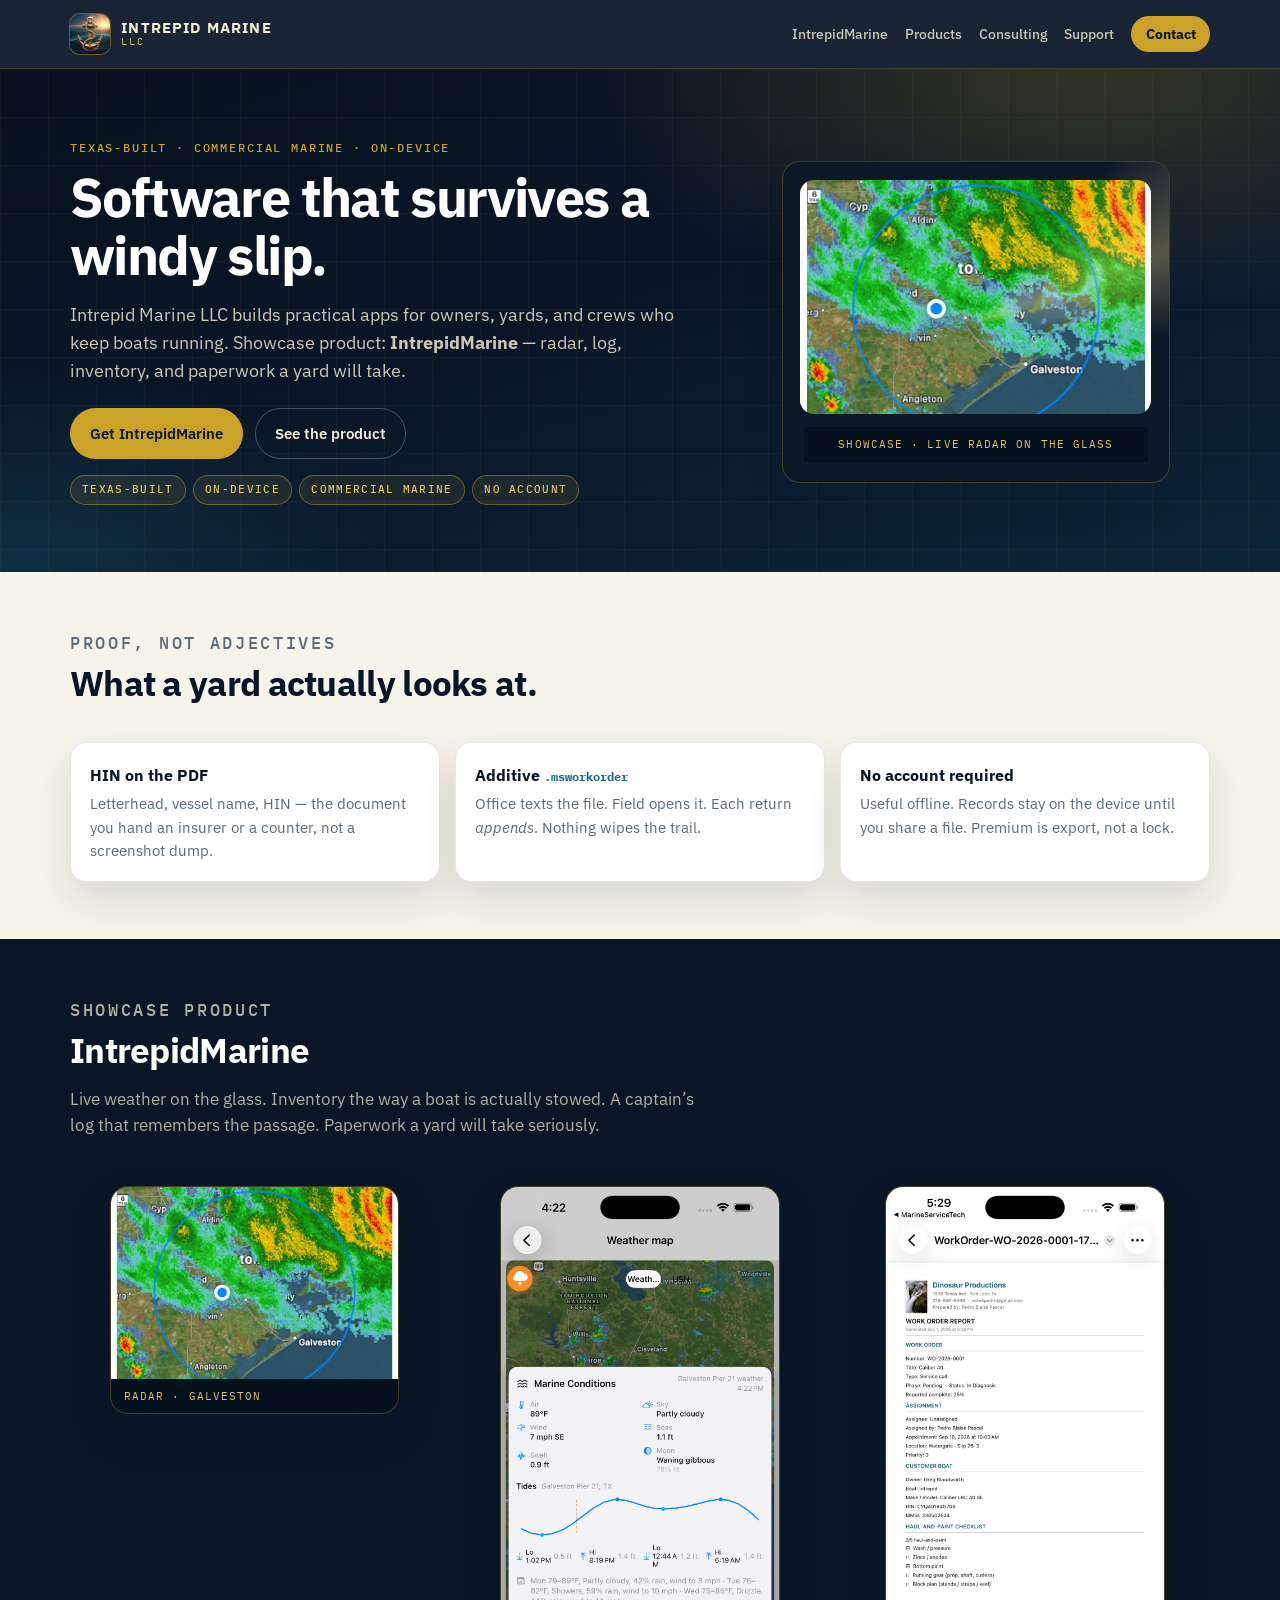
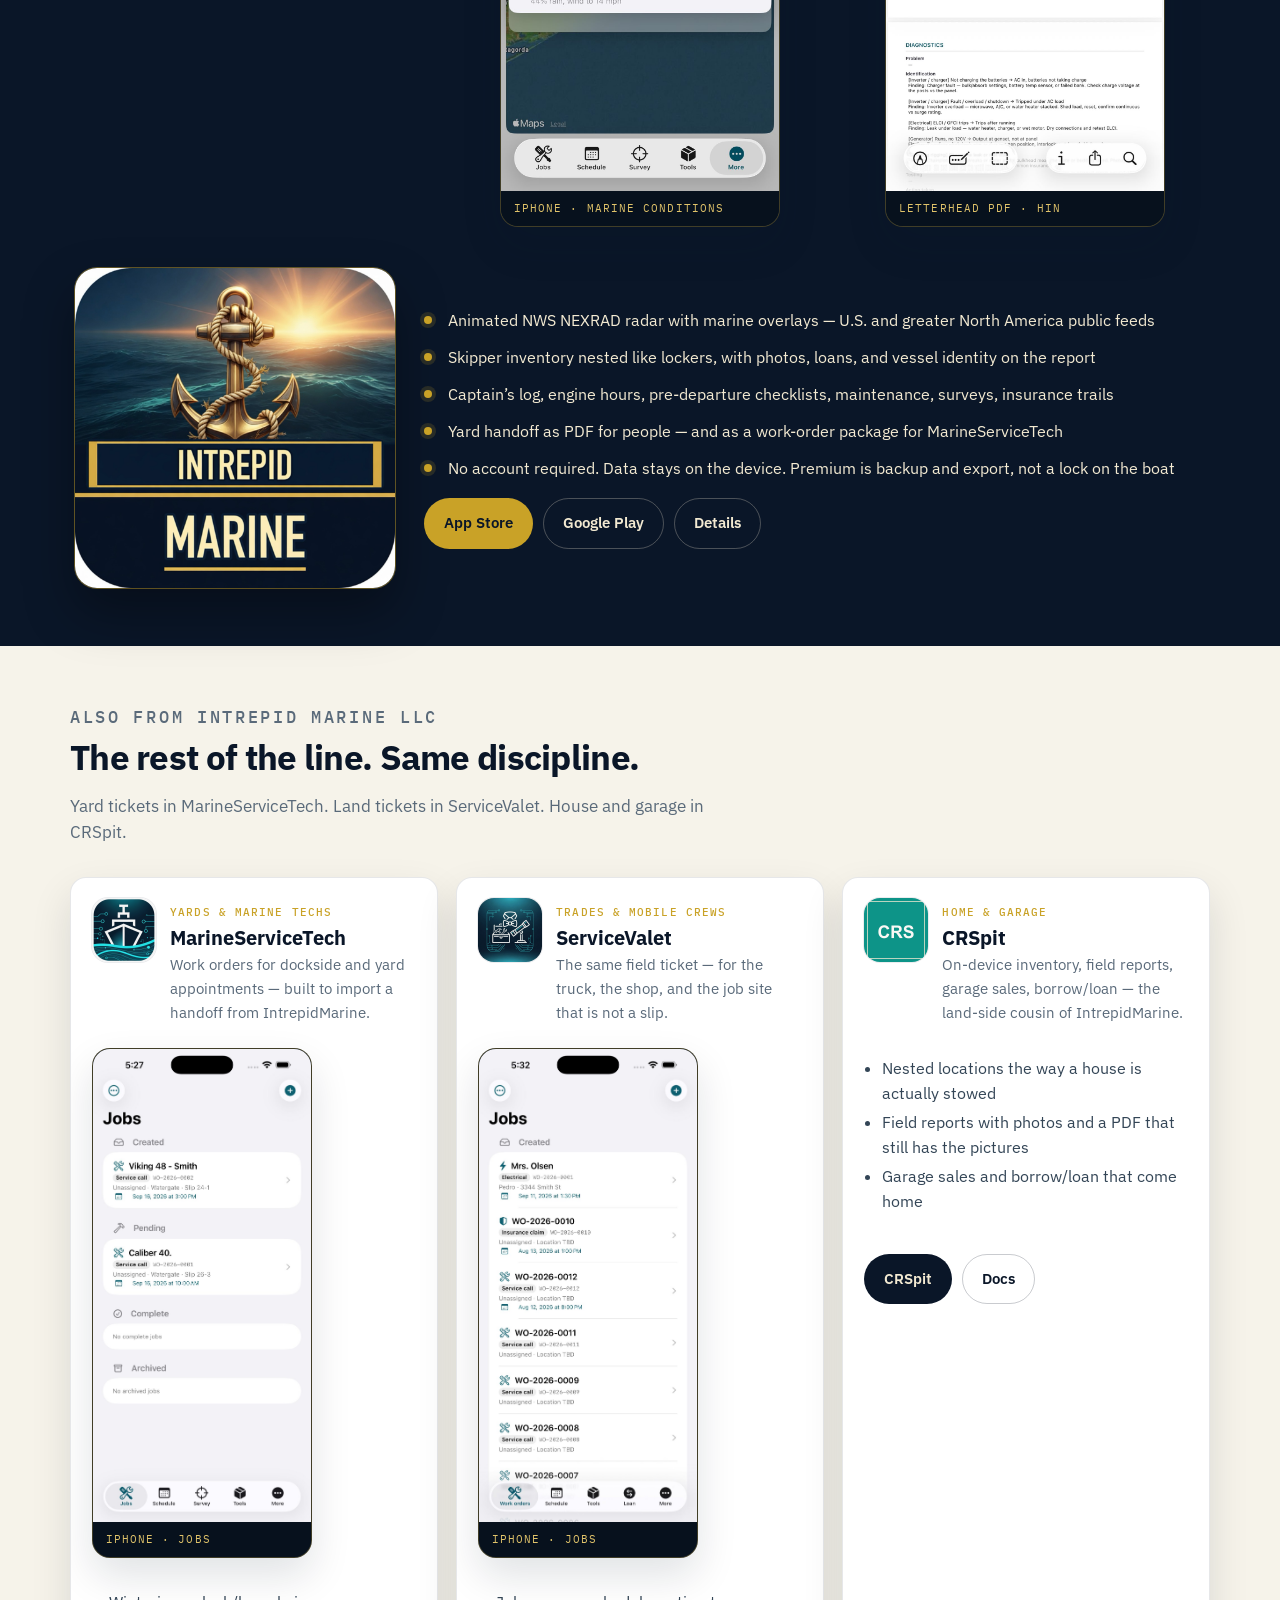
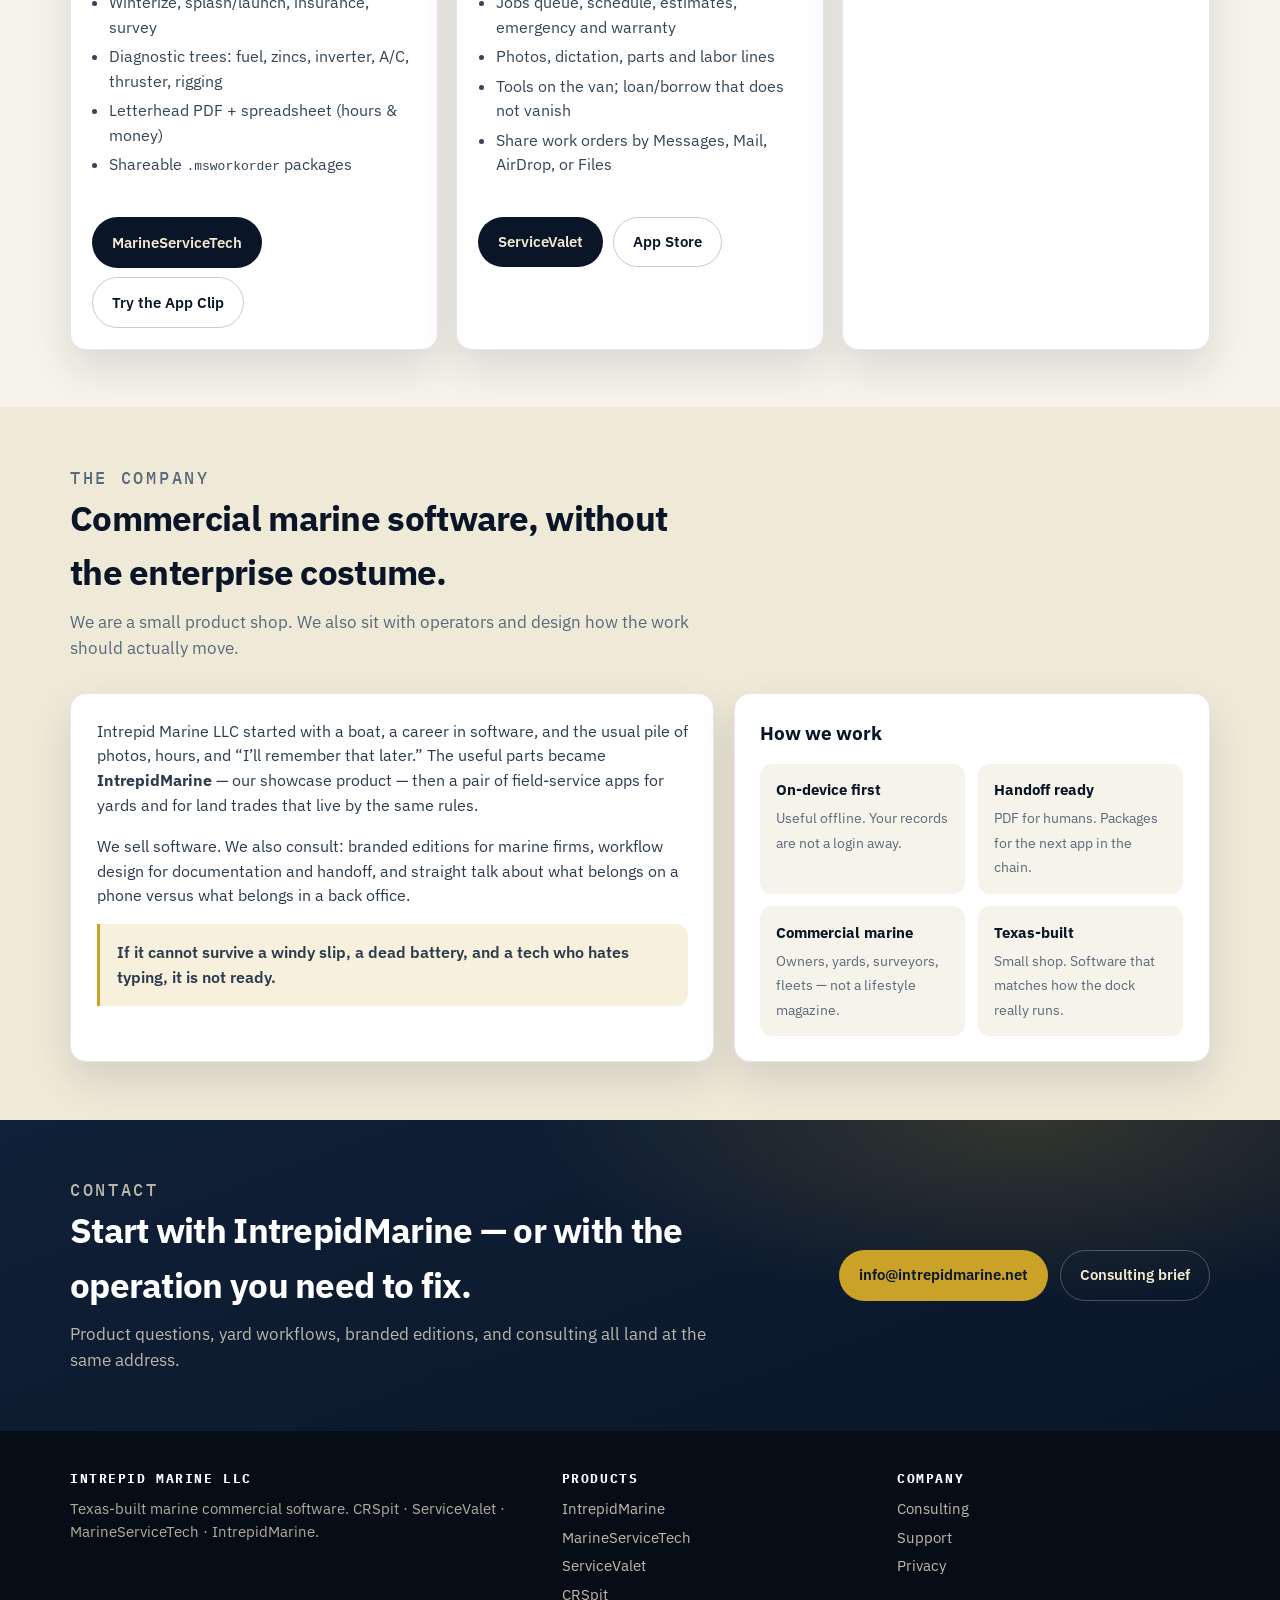
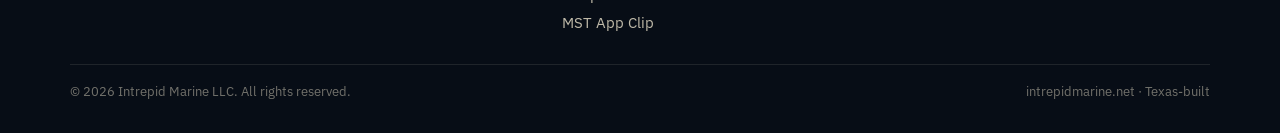
==== index.html @ a8a72bfc "Show the full MarineServiceTech jobs shot on the homepage. The first product card was clipping the i" ====
<!DOCTYPE html>
<html lang="en">
<head>
  <meta charset="utf-8" />
  <meta name="viewport" content="width=device-width, initial-scale=1" />
  <title>Intrepid Marine LLC — Marine commercial software</title>
  <meta name="description" content="Texas-built software: IntrepidMarine, MarineServiceTech, ServiceValet, and CRSpit. On-device first. No account required." />
  <meta name="theme-color" content="#0a1628" />
  <link rel="canonical" href="https://intrepidmarine.net/" />
  <meta property="og:type" content="website" />
  <meta property="og:site_name" content="Intrepid Marine LLC" />
  <meta property="og:title" content="Intrepid Marine LLC — Marine commercial software" />
  <meta property="og:description" content="Texas-built. On-device first. IntrepidMarine, MarineServiceTech, ServiceValet, CRSpit." />
  <meta property="og:url" content="https://intrepidmarine.net/" />
  <meta property="og:image" content="https://intrepidmarine.net/assets/brand/intrepid-marine.jpg" />
  <meta property="og:image:width" content="512" />
  <meta property="og:image:height" content="512" />
  <meta name="twitter:card" content="summary_large_image" />
  <link rel="stylesheet" href="css/site.css" />
  <link rel="icon" href="assets/favicon.svg" type="image/svg+xml" />
  <link rel="apple-touch-icon" href="assets/brand/intrepid-marine.jpg" />
</head>
<body>
  <header class="site-header">
    <div class="wrap nav">
      <a class="brand" href="index.html">
        <img class="brand-mark" src="assets/brand/intrepid-marine-icon.png" alt="" />
        <span class="brand-text">
          <span class="brand-name">Intrepid Marine</span>
          <span class="brand-llc">LLC</span>
        </span>
      </a>
      <button class="nav-toggle" type="button" aria-expanded="false" aria-label="Open menu">☰</button>
      <nav class="nav-links" aria-label="Primary">
        <a href="intrepid-marine.html">IntrepidMarine</a>
        <a href="products.html">Products</a>
        <a href="consulting.html">Consulting</a>
        <a href="support.html">Support</a>
        <a class="nav-cta" href="#contact">Contact</a>
      </nav>
    </div>
  </header>

  <main>
    <section class="hero">
      <div class="wrap hero-grid">
        <div>
          <p class="kicker">Texas-built · Commercial marine · On-device</p>
          <h1>Software that survives a windy slip.</h1>
          <p class="hero-lead">
            Intrepid Marine LLC builds practical apps for owners, yards, and crews who keep boats running.
            Showcase product: <strong>IntrepidMarine</strong> — radar, log, inventory, and paperwork a yard will take.
          </p>
          <div class="hero-actions">
            <a class="btn btn-primary" href="https://apps.apple.com/search?term=Intrepid%20Marine">Get IntrepidMarine</a>
            <a class="btn btn-ghost" href="intrepid-marine.html">See the product</a>
          </div>
          <div class="badge-row">
            <span class="badge">Texas-built</span>
            <span class="badge">On-device</span>
            <span class="badge">Commercial marine</span>
            <span class="badge">No account</span>
          </div>
        </div>
        <figure class="hero-panel hero-stage shot-frame wide" data-filename="Drop mariner-radar.jpg (or hero-loop.mp4)">
          <div class="radar-disc" aria-hidden="true"></div>
          <video class="hero-loop" data-optional-video muted loop playsinline poster="assets/screenshots/mariner-radar.jpg" src="assets/hero/hero-loop.mp4"></video>
          <img data-shot src="assets/screenshots/mariner-radar.jpg" alt="IntrepidMarine weather radar on iPhone" />
          <figcaption>Showcase · live radar on the glass</figcaption>
        </figure>
      </div>
    </section>

    <section>
      <div class="wrap">
        <div class="section-head">
          <p class="kicker">Proof, not adjectives</p>
          <h2>What a yard actually looks at.</h2>
        </div>
        <div class="proof-strip">
          <article class="proof">
            <strong>HIN on the PDF</strong>
            <p>Letterhead, vessel name, HIN — the document you hand an insurer or a counter, not a screenshot dump.</p>
          </article>
          <article class="proof">
            <strong>Additive <span class="proof-code">.msworkorder</span></strong>
            <p>Office texts the file. Field opens it. Each return <em>appends</em>. Nothing wipes the trail.</p>
          </article>
          <article class="proof">
            <strong>No account required</strong>
            <p>Useful offline. Records stay on the device until you share a file. Premium is export, not a lock.</p>
          </article>
        </div>
      </div>
    </section>

    <section class="showcase" id="showcase">
      <div class="wrap">
        <div class="section-head">
          <p class="kicker">Showcase product</p>
          <h2>IntrepidMarine</h2>
          <p>
            Live weather on the glass. Inventory the way a boat is actually stowed.
            A captain’s log that remembers the passage. Paperwork a yard will take seriously.
          </p>
        </div>
        <div class="shot-rail" style="margin-bottom:1.6rem;">
          <figure class="shot-frame wide" data-filename="mariner-radar.jpg">
            <img data-shot src="assets/screenshots/mariner-radar.jpg" alt="IntrepidMarine radar" />
            <figcaption>Radar · Galveston</figcaption>
          </figure>
          <figure class="shot-frame phone" data-filename="mariner-log.jpg">
            <img data-shot src="assets/screenshots/mariner-log.jpg" alt="IntrepidMarine marine conditions" />
            <figcaption>iPhone · marine conditions</figcaption>
          </figure>
          <figure class="shot-frame phone" data-filename="mst-workorder-pdf.jpg">
            <img data-shot src="assets/screenshots/mst-workorder-pdf.jpg" alt="Work-order PDF with letterhead and HIN" />
            <figcaption>Letterhead PDF · HIN</figcaption>
          </figure>
        </div>
        <div class="showcase-grid">
          <img class="showcase-icon" src="assets/brand/intrepid-marine.png" alt="IntrepidMarine" />
          <div>
            <ul class="feature-list">
              <li>Animated NWS NEXRAD radar with marine overlays — U.S. and greater North America public feeds</li>
              <li>Skipper inventory nested like lockers, with photos, loans, and vessel identity on the report</li>
              <li>Captain’s log, engine hours, pre-departure checklists, maintenance, surveys, insurance trails</li>
              <li>Yard handoff as PDF for people — and as a work-order package for MarineServiceTech</li>
              <li>No account required. Data stays on the device. Premium is backup and export, not a lock on the boat</li>
            </ul>
            <div class="store-row">
              <a class="btn btn-primary" href="https://apps.apple.com/search?term=Intrepid%20Marine">App Store</a>
              <a class="btn btn-ghost" href="https://play.google.com/store/search?q=Intrepid%20Marine&amp;c=apps">Google Play</a>
              <a class="btn btn-ghost" href="intrepid-marine.html">Details</a>
            </div>
          </div>
        </div>
      </div>
    </section>

    <section id="products">
      <div class="wrap">
        <div class="section-head">
          <p class="kicker">Also from Intrepid Marine LLC</p>
          <h2>The rest of the line. Same discipline.</h2>
          <p>
            Yard tickets in MarineServiceTech. Land tickets in ServiceValet. House and garage in CRSpit.
          </p>
        </div>
        <div class="product-grid three">
          <article class="product">
            <div class="product-top">
              <img class="product-icon" src="assets/brand/marine-service-tech.png" alt="" />
              <div>
                <span class="tag">Yards &amp; marine techs</span>
                <h3>MarineServiceTech</h3>
                <p>Work orders for dockside and yard appointments — built to import a handoff from IntrepidMarine.</p>
              </div>
            </div>
            <div class="product-body">
              <figure class="shot-frame phone" data-filename="mst-jobs.jpg" style="margin:0.6rem 0 0.9rem;">
                <img data-shot src="assets/screenshots/mst-jobs.jpg" width="990" height="2151" alt="MarineServiceTech jobs on iPhone" />
                <figcaption>iPhone · jobs</figcaption>
              </figure>
              <ul>
                <li>Winterize, splash/launch, insurance, survey</li>
                <li>Diagnostic trees: fuel, zincs, inverter, A/C, thruster, rigging</li>
                <li>Letterhead PDF + spreadsheet (hours &amp; money)</li>
                <li>Shareable <code>.msworkorder</code> packages</li>
              </ul>
              <div class="product-actions store-row">
                <a class="btn btn-navy" href="marine-service-tech.html">MarineServiceTech</a>
                <a class="btn btn-line" href="mst/">Try the App Clip</a>
              </div>
            </div>
          </article>

          <article class="product">
            <div class="product-top">
              <img class="product-icon" src="assets/brand/service-valet.png" alt="" />
              <div>
                <span class="tag">Trades &amp; mobile crews</span>
                <h3>ServiceValet</h3>
                <p>The same field ticket — for the truck, the shop, and the job site that is not a slip.</p>
              </div>
            </div>
            <div class="product-body">
              <figure class="shot-frame phone" data-filename="valet-jobs.jpg" style="margin:0.6rem 0 0.9rem;">
                <img data-shot src="assets/screenshots/valet-jobs.jpg" width="990" height="2151" alt="ServiceValet jobs on iPhone" />
                <figcaption>iPhone · jobs</figcaption>
              </figure>
              <ul>
                <li>Jobs queue, schedule, estimates, emergency and warranty</li>
                <li>Photos, dictation, parts and labor lines</li>
                <li>Tools on the van; loan/borrow that does not vanish</li>
                <li>Share work orders by Messages, Mail, AirDrop, or Files</li>
              </ul>
              <div class="product-actions store-row">
                <a class="btn btn-navy" href="service-valet.html">ServiceValet</a>
                <a class="btn btn-line" href="https://apps.apple.com/search?term=ServiceValet">App Store</a>
              </div>
            </div>
          </article>

          <article class="product">
            <div class="product-top">
              <img class="product-icon" src="assets/brand/crs.png" alt="" />
              <div>
                <span class="tag">Home &amp; garage</span>
                <h3>CRSpit</h3>
                <p>On-device inventory, field reports, garage sales, borrow/loan — the land-side cousin of IntrepidMarine.</p>
              </div>
            </div>
            <div class="product-body">
              <ul>
                <li>Nested locations the way a house is actually stowed</li>
                <li>Field reports with photos and a PDF that still has the pictures</li>
                <li>Garage sales and borrow/loan that come home</li>
              </ul>
              <div class="product-actions store-row">
                <a class="btn btn-navy" href="crs.html">CRSpit</a>
                <a class="btn btn-line" href="https://gregopad39.github.io/CRSpit/">Docs</a>
              </div>
            </div>
          </article>
        </div>
      </div>
    </section>

    <section id="company" style="background:#efe9d8;">
      <div class="wrap">
        <div class="section-head">
          <p class="kicker">The company</p>
          <h2>Commercial marine software, without the enterprise costume.</h2>
          <p>We are a small product shop. We also sit with operators and design how the work should actually move.</p>
        </div>
        <div class="split">
          <div class="panel">
            <p>
              Intrepid Marine LLC started with a boat, a career in software, and the usual
              pile of photos, hours, and “I’ll remember that later.” The useful parts became
              <strong>IntrepidMarine</strong> — our showcase product — then a pair of
              field-service apps for yards and for land trades that live by the same rules.
            </p>
            <p>
              We sell software. We also consult: branded editions for marine firms,
              workflow design for documentation and handoff, and straight talk about
              what belongs on a phone versus what belongs in a back office.
            </p>
            <p class="quote">
              If it cannot survive a windy slip, a dead battery, and a tech who hates typing, it is not ready.
            </p>
          </div>
          <aside class="panel">
            <h3 style="margin:0 0 0.4rem;color:var(--navy);">How we work</h3>
            <div class="stat-grid">
              <div class="stat">
                <strong>On-device first</strong>
                <span>Useful offline. Your records are not a login away.</span>
              </div>
              <div class="stat">
                <strong>Handoff ready</strong>
                <span>PDF for humans. Packages for the next app in the chain.</span>
              </div>
              <div class="stat">
                <strong>Commercial marine</strong>
                <span>Owners, yards, surveyors, fleets — not a lifestyle magazine.</span>
              </div>
              <div class="stat">
                <strong>Texas-built</strong>
                <span>Small shop. Software that matches how the dock really runs.</span>
              </div>
            </div>
          </aside>
        </div>
      </div>
    </section>

    <section class="cta-band" id="contact">
      <div class="wrap cta-inner">
        <div class="section-head">
          <p class="kicker">Contact</p>
          <h2>Start with IntrepidMarine — or with the operation you need to fix.</h2>
          <p>Product questions, yard workflows, branded editions, and consulting all land at the same address.</p>
        </div>
        <div class="hero-actions">
          <a class="btn btn-primary" href="mailto:info@intrepidmarine.net">info@intrepidmarine.net</a>
          <a class="btn btn-ghost" href="consulting.html">Consulting brief</a>
        </div>
      </div>
    </section>
  </main>

  <footer class="site-footer">
    <div class="wrap footer-grid">
      <div>
        <h3>Intrepid Marine LLC</h3>
        <p style="margin:0;">
          Texas-built marine commercial software.
          CRSpit · ServiceValet · MarineServiceTech · IntrepidMarine.
        </p>
      </div>
      <div>
        <h3>Products</h3>
        <ul>
          <li><a href="intrepid-marine.html">IntrepidMarine</a></li>
          <li><a href="marine-service-tech.html">MarineServiceTech</a></li>
          <li><a href="service-valet.html">ServiceValet</a></li>
          <li><a href="crs.html">CRSpit</a></li>
          <li><a href="mst/">MST App Clip</a></li>
        </ul>
      </div>
      <div>
        <h3>Company</h3>
        <ul>
          <li><a href="consulting.html">Consulting</a></li>
          <li><a href="support.html">Support</a></li>
          <li><a href="privacy.html">Privacy</a></li>
        </ul>
      </div>
    </div>
    <div class="wrap footer-bottom">
      <span>© <span id="y"></span> Intrepid Marine LLC. All rights reserved.</span>
      <span>intrepidmarine.net · Texas-built</span>
    </div>
  </footer>
  <script src="js/site.js"></script>
</body>
</html>
---- css/site.css ----
/* Intrepid Marine LLC — navy / gold, Mariner-led */

@import url("https://fonts.googleapis.com/css2?family=IBM+Plex+Mono:wght@400;500&family=IBM+Plex+Sans:ital,wght@0,400;0,500;0,600;0,700;1,400&display=swap");

:root {
  --navy: #0a1628;
  --navy-2: #102038;
  --navy-3: #17304a;
  --gold: #c9a227;
  --gold-2: #e0c36a;
  --gold-dim: rgba(201, 162, 39, 0.16);
  --cream: #f3ead2;
  --paper: #f6f3ea;
  --card: #ffffff;
  --ink: #121a28;
  --muted: #5a6a7a;
  --line: rgba(10, 22, 40, 0.1);
  --sea: #1a6b80;
  --shadow: 0 18px 40px rgba(10, 22, 40, 0.12);
  --radius: 16px;
  --max: 1140px;
  --sans: "IBM Plex Sans", "Segoe UI", system-ui, sans-serif;
  --mono: "IBM Plex Mono", ui-monospace, Menlo, monospace;
}

*,
*::before,
*::after {
  box-sizing: border-box;
}

html {
  scroll-behavior: smooth;
}

body {
  margin: 0;
  font-family: var(--sans);
  color: var(--ink);
  background: var(--paper);
  line-height: 1.55;
}

img {
  max-width: 100%;
  display: block;
}

a {
  color: var(--sea);
  text-decoration: none;
}

a:hover {
  color: var(--navy);
}

.wrap {
  width: min(var(--max), calc(100% - 2rem));
  margin-inline: auto;
}

.kicker {
  font-family: var(--mono);
  font-size: 0.72rem;
  font-weight: 500;
  letter-spacing: 0.16em;
  text-transform: uppercase;
  color: var(--gold);
  margin: 0 0 0.75rem;
}

/* Header */

.site-header {
  position: sticky;
  top: 0;
  z-index: 50;
  background: rgba(10, 22, 40, 0.94);
  backdrop-filter: blur(16px);
  border-bottom: 1px solid rgba(201, 162, 39, 0.22);
}

.nav {
  display: flex;
  align-items: center;
  justify-content: space-between;
  gap: 1rem;
  min-height: 68px;
}

.brand {
  display: flex;
  align-items: center;
  gap: 0.7rem;
  color: var(--cream);
  min-width: 0;
}

.brand:hover {
  color: #fff;
}

.brand-mark {
  width: 40px;
  height: 40px;
  border-radius: 10px;
  object-fit: cover;
  box-shadow: 0 0 0 1px rgba(201, 162, 39, 0.45);
  flex-shrink: 0;
}

.brand-text {
  display: flex;
  flex-direction: column;
  line-height: 1.1;
}

.brand-name {
  font-weight: 700;
  letter-spacing: 0.08em;
  font-size: 0.92rem;
  text-transform: uppercase;
}

.brand-llc {
  font-family: var(--mono);
  font-size: 0.65rem;
  letter-spacing: 0.18em;
  color: var(--gold-2);
  text-transform: uppercase;
}

.nav-toggle {
  display: none;
  background: transparent;
  border: 1px solid rgba(243, 234, 210, 0.25);
  color: var(--cream);
  border-radius: 8px;
  width: 42px;
  height: 42px;
  font-size: 1.2rem;
  cursor: pointer;
}

.nav-links {
  display: flex;
  flex-wrap: wrap;
  gap: 0.2rem 1.05rem;
  align-items: center;
}

.nav-links a {
  color: rgba(243, 234, 210, 0.82);
  font-size: 0.9rem;
  font-weight: 500;
}

.nav-links a:hover,
.nav-links a[aria-current="page"] {
  color: #fff;
}

.nav-cta {
  background: var(--gold);
  color: var(--navy) !important;
  padding: 0.42rem 0.9rem;
  border-radius: 999px;
  font-weight: 700 !important;
}

.nav-cta:hover {
  background: var(--gold-2);
}

@media (max-width: 860px) {
  .nav-toggle {
    display: grid;
    place-items: center;
  }

  .nav-links {
    display: none;
    position: absolute;
    left: 0;
    right: 0;
    top: 68px;
    background: var(--navy);
    border-bottom: 1px solid rgba(201, 162, 39, 0.22);
    padding: 0.8rem 1rem 1.1rem;
    flex-direction: column;
    align-items: stretch;
    gap: 0.15rem;
  }

  .site-header.is-open .nav-links {
    display: flex;
  }

  .nav-links a {
    padding: 0.55rem 0.2rem;
  }

  .nav-cta {
    text-align: center;
    margin-top: 0.4rem;
  }
}

/* Buttons */

.btn {
  display: inline-flex;
  align-items: center;
  justify-content: center;
  gap: 0.4rem;
  border-radius: 999px;
  padding: 0.78rem 1.2rem;
  font-weight: 600;
  font-size: 0.95rem;
  border: 1px solid transparent;
  transition: transform 0.15s ease, background 0.15s ease, border-color 0.15s ease;
}

.btn:hover {
  transform: translateY(-1px);
}

.btn-primary {
  background: var(--gold);
  color: var(--navy);
}

.btn-primary:hover {
  background: var(--gold-2);
  color: var(--navy);
}

.btn-ghost {
  background: transparent;
  color: var(--cream);
  border-color: rgba(243, 234, 210, 0.28);
}

.btn-ghost:hover {
  color: #fff;
  border-color: var(--gold);
}

.btn-navy {
  background: var(--navy);
  color: var(--cream);
}

.btn-navy:hover {
  background: var(--navy-3);
  color: #fff;
}

.btn-line {
  background: transparent;
  color: var(--navy);
  border-color: rgba(10, 22, 40, 0.22);
}

.btn-line:hover {
  border-color: var(--gold);
  color: var(--navy);
}

.hero-actions,
.page-actions {
  display: flex;
  flex-wrap: wrap;
  gap: 0.7rem;
}

/* Hero */

.hero {
  position: relative;
  overflow: hidden;
  color: var(--cream);
  background:
    linear-gradient(rgba(201, 162, 39, 0.05) 1px, transparent 1px),
    linear-gradient(90deg, rgba(201, 162, 39, 0.05) 1px, transparent 1px),
    radial-gradient(900px 420px at 85% 0%, rgba(201, 162, 39, 0.22), transparent 58%),
    radial-gradient(700px 380px at 0% 100%, rgba(26, 107, 128, 0.28), transparent 55%),
    linear-gradient(165deg, #07111d 0%, var(--navy) 48%, #0c2438 100%);
  background-size: 48px 48px, 48px 48px, auto, auto, auto;
  padding: 4.4rem 0 4.2rem;
}

.hero-grid {
  display: grid;
  gap: 2.4rem;
  align-items: center;
}

@media (min-width: 920px) {
  .hero-grid {
    grid-template-columns: 1.15fr 0.85fr;
  }
}

.hero h1 {
  margin: 0 0 1rem;
  font-size: clamp(2.05rem, 4.4vw, 3.35rem);
  line-height: 1.08;
  letter-spacing: -0.03em;
  color: #fff;
}

.hero-lead {
  font-size: 1.12rem;
  color: rgba(243, 234, 210, 0.84);
  max-width: 38rem;
  margin: 0 0 1.5rem;
}

.hero-note {
  margin: 1.2rem 0 0;
  font-size: 0.92rem;
  color: rgba(243, 234, 210, 0.62);
}

.hero-panel {
  background: rgba(7, 17, 29, 0.45);
  border: 1px solid rgba(201, 162, 39, 0.35);
  border-radius: 20px;
  padding: 1.1rem;
  box-shadow: 0 24px 60px rgba(0, 0, 0, 0.28);
}

.hero-panel img {
  width: 100%;
  border-radius: 14px;
}

.hero-panel figcaption {
  margin: 0.85rem 0.2rem 0.15rem;
  font-family: var(--mono);
  font-size: 0.72rem;
  letter-spacing: 0.12em;
  text-transform: uppercase;
  color: var(--gold-2);
  text-align: center;
}

/* Sections */

section {
  padding: 3.6rem 0;
}

.section-head {
  max-width: 40rem;
  margin-bottom: 2rem;
}

.section-head h2,
.page-hero h1,
.content-card h2 {
  letter-spacing: -0.02em;
}

.section-head h2 {
  margin: 0 0 0.55rem;
  font-size: clamp(1.65rem, 3vw, 2.2rem);
  color: var(--navy);
}

.section-head p {
  margin: 0;
  color: var(--muted);
  font-size: 1.05rem;
}

/* Showcase product */

.showcase {
  background: var(--navy);
  color: var(--cream);
}

.showcase .section-head h2 {
  color: #fff;
}

.showcase .section-head p {
  color: rgba(243, 234, 210, 0.72);
}

.showcase-grid {
  display: grid;
  gap: 1.5rem;
  align-items: center;
}

@media (min-width: 880px) {
  .showcase-grid {
    grid-template-columns: 0.42fr 1fr;
  }
}

.showcase-icon {
  width: min(100%, 320px);
  margin-inline: auto;
  border-radius: 22px;
  box-shadow: 0 0 0 1px rgba(201, 162, 39, 0.45), 0 24px 50px rgba(0, 0, 0, 0.35);
}

.feature-list {
  margin: 0;
  padding: 0;
  list-style: none;
  display: grid;
  gap: 0.75rem;
}

.feature-list li {
  display: grid;
  grid-template-columns: 12px 1fr;
  gap: 0.75rem;
  align-items: start;
}

.feature-list li::before {
  content: "";
  width: 8px;
  height: 8px;
  margin-top: 0.5rem;
  border-radius: 50%;
  background: var(--gold);
  box-shadow: 0 0 0 4px var(--gold-dim);
}

.muted-on-dark {
  color: rgba(243, 234, 210, 0.7);
}

/* Product cards */

.product-grid {
  display: grid;
  gap: 1.15rem;
}

@media (min-width: 760px) {
  .product-grid.two {
    grid-template-columns: 1fr 1fr;
  }

  .product-grid.three,
  .product-grid.four {
    grid-template-columns: repeat(2, 1fr);
  }
}

@media (min-width: 1100px) {
  .product-grid.three {
    grid-template-columns: repeat(3, 1fr);
  }

  .product-grid.four {
    grid-template-columns: repeat(4, 1fr);
  }
}

.product {
  background: var(--card);
  border: 1px solid var(--line);
  border-radius: var(--radius);
  overflow: hidden;
  box-shadow: var(--shadow);
  display: flex;
  flex-direction: column;
  min-height: 100%;
}

.product-top {
  padding: 1.25rem 1.3rem 0.3rem;
  display: flex;
  gap: 0.9rem;
  align-items: flex-start;
}

.product-top > div {
  min-width: 0;
  flex: 1;
}

.product-icon {
  width: 64px;
  height: 64px;
  border-radius: 16px;
  object-fit: cover;
  flex-shrink: 0;
  box-shadow: 0 0 0 1px rgba(10, 22, 40, 0.08);
}

.product .tag {
  display: inline-block;
  font-family: var(--mono);
  font-size: 0.68rem;
  font-weight: 500;
  letter-spacing: 0.1em;
  text-transform: uppercase;
  color: var(--gold);
  margin-bottom: 0.3rem;
}

.product h3 {
  margin: 0 0 0.25rem;
  font-size: 1.22rem;
  color: var(--navy);
  overflow-wrap: break-word;
  line-height: 1.2;
}

.product p {
  margin: 0;
  color: var(--muted);
  font-size: 0.96rem;
}

.product-body {
  padding: 0.55rem 1.3rem 1.3rem;
  flex: 1;
  display: flex;
  flex-direction: column;
}

.product-body ul {
  margin: 0.85rem 0 1.1rem;
  padding-left: 1.1rem;
  color: #334556;
}

.product-body li {
  margin: 0.28rem 0;
}

.product-actions {
  margin-top: auto;
}

/* Company + consulting */

.split {
  display: grid;
  gap: 1.2rem;
}

@media (min-width: 860px) {
  .split {
    grid-template-columns: 1.15fr 0.85fr;
    align-items: stretch;
  }
}

.panel {
  background: var(--card);
  border: 1px solid var(--line);
  border-radius: var(--radius);
  padding: 1.55rem 1.6rem;
  box-shadow: var(--shadow);
}

.panel p {
  margin: 0 0 1rem;
  color: #2b3b4d;
}

.panel p:last-child {
  margin-bottom: 0;
}

.quote {
  margin: 0;
  padding: 1rem 1.1rem;
  border-left: 3px solid var(--gold);
  background: var(--gold-dim);
  border-radius: 0 12px 12px 0;
  color: var(--navy);
  font-weight: 600;
}

.stat-grid {
  display: grid;
  grid-template-columns: 1fr 1fr;
  gap: 0.8rem;
  margin-top: 1rem;
}

.stat {
  background: var(--paper);
  border-radius: 12px;
  padding: 0.9rem 1rem;
}

.stat strong {
  display: block;
  font-size: 0.95rem;
  color: var(--navy);
  margin-bottom: 0.2rem;
}

.stat span {
  font-size: 0.86rem;
  color: var(--muted);
}

.offer-list {
  display: grid;
  gap: 0.9rem;
}

.offer {
  background: var(--card);
  border: 1px solid var(--line);
  border-radius: var(--radius);
  padding: 1.25rem;
  box-shadow: var(--shadow);
}

.offer h3 {
  margin: 0 0 0.4rem;
  font-size: 1.05rem;
  color: var(--navy);
}

.offer p {
  margin: 0;
  color: var(--muted);
  font-size: 0.95rem;
}

@media (min-width: 800px) {
  .offer-list.three {
    grid-template-columns: repeat(3, 1fr);
  }
}

/* CTA */

.cta-band {
  background:
    radial-gradient(700px 260px at 80% 0%, rgba(201, 162, 39, 0.2), transparent 70%),
    linear-gradient(160deg, var(--navy-2), var(--navy));
  color: var(--cream);
}

.cta-band .section-head {
  margin: 0;
}

.cta-band .section-head h2 {
  color: #fff;
}

.cta-band .section-head p {
  color: rgba(243, 234, 210, 0.75);
}

.cta-inner {
  display: flex;
  flex-wrap: wrap;
  gap: 1.2rem;
  align-items: center;
  justify-content: space-between;
}

/* Footer */

.site-footer {
  background: #070d16;
  color: rgba(243, 234, 210, 0.72);
  padding: 2.4rem 0 2rem;
  font-size: 0.92rem;
}

.footer-grid {
  display: grid;
  gap: 1.4rem;
}

@media (min-width: 760px) {
  .footer-grid {
    grid-template-columns: 1.5fr 1fr 1fr;
  }
}

.site-footer h3 {
  margin: 0 0 0.55rem;
  color: #fff;
  font-size: 0.82rem;
  font-family: var(--mono);
  letter-spacing: 0.12em;
  text-transform: uppercase;
}

.site-footer a {
  color: rgba(243, 234, 210, 0.78);
}

.site-footer a:hover {
  color: var(--gold-2);
}

.site-footer ul {
  list-style: none;
  margin: 0;
  padding: 0;
  display: grid;
  gap: 0.35rem;
}

.footer-bottom {
  margin-top: 1.8rem;
  padding-top: 1rem;
  border-top: 1px solid rgba(243, 234, 210, 0.1);
  display: flex;
  flex-wrap: wrap;
  gap: 0.75rem 1.25rem;
  justify-content: space-between;
  color: rgba(243, 234, 210, 0.45);
  font-size: 0.84rem;
}

/* Inner pages */

.page-hero {
  padding: 3.2rem 0 2rem;
  color: var(--cream);
  background:
    radial-gradient(800px 280px at 90% -20%, rgba(201, 162, 39, 0.2), transparent 55%),
    linear-gradient(180deg, var(--navy), #12263c);
}

.page-hero h1 {
  margin: 0 0 0.55rem;
  font-size: clamp(1.9rem, 3.4vw, 2.7rem);
  color: #fff;
}

.page-hero p {
  margin: 0;
  color: rgba(243, 234, 210, 0.78);
  max-width: 40rem;
  font-size: 1.08rem;
}

.page-hero .kicker {
  color: var(--gold-2);
}

.page-icon {
  width: 88px;
  height: 88px;
  border-radius: 22px;
  margin-bottom: 1.1rem;
  box-shadow: 0 0 0 1px rgba(201, 162, 39, 0.4);
}

.content-card {
  background: var(--card);
  border: 1px solid var(--line);
  border-radius: var(--radius);
  padding: 1.5rem 1.6rem;
  box-shadow: var(--shadow);
  margin-bottom: 1.2rem;
}

.content-card h2 {
  margin: 1.2rem 0 0.5rem;
  color: var(--navy);
  font-size: 1.22rem;
}

.content-card h2:first-child {
  margin-top: 0;
}

.content-card p,
.content-card li {
  color: #334556;
}

.content-card ul {
  padding-left: 1.15rem;
}

.muted {
  color: var(--muted);
}

.gold-rule {
  width: 3.2rem;
  height: 3px;
  background: var(--gold);
  margin: 0 0 1.1rem;
  border: 0;
}

/* Badges · proof · store · screenshots */

.badge-row {
  display: flex;
  flex-wrap: wrap;
  gap: 0.45rem;
  margin: 1rem 0 0;
}

.badge {
  display: inline-flex;
  align-items: center;
  font-family: var(--mono);
  font-size: 0.68rem;
  font-weight: 500;
  letter-spacing: 0.12em;
  text-transform: uppercase;
  color: var(--gold-2);
  border: 1px solid rgba(201, 162, 39, 0.45);
  background: rgba(201, 162, 39, 0.1);
  border-radius: 999px;
  padding: 0.35rem 0.7rem;
}

.hero .badge {
  color: var(--gold-2);
}

.page-hero .badge-row {
  margin-top: 1.15rem;
}

.proof-strip {
  display: grid;
  gap: 0.9rem;
}

@media (min-width: 800px) {
  .proof-strip {
    grid-template-columns: repeat(3, 1fr);
  }
}

.proof {
  background: var(--card);
  border: 1px solid var(--line);
  border-radius: var(--radius);
  padding: 1.15rem 1.2rem;
  box-shadow: var(--shadow);
}

.proof strong {
  display: block;
  color: var(--navy);
  font-size: 1.02rem;
  margin: 0 0 0.35rem;
}

.proof p {
  margin: 0;
  color: var(--muted);
  font-size: 0.94rem;
}

.proof-code {
  font-family: var(--mono);
  font-size: 0.78rem;
  color: var(--sea);
}

.shot-rail {
  display: grid;
  gap: 1rem;
  align-items: start;
}

@media (min-width: 800px) {
  .shot-rail {
    grid-template-columns: repeat(3, 1fr);
  }
}

.shot-frame {
  position: relative;
  display: flex;
  flex-direction: column;
  background: #0c1828;
  border: 1px solid rgba(201, 162, 39, 0.28);
  border-radius: 18px;
  overflow: hidden;
  box-shadow: var(--shadow);
  flex-shrink: 0;
}

.shot-frame.phone {
  max-width: 280px;
  margin-inline: auto;
  width: 100%;
}

.product-body > .shot-frame.phone {
  max-width: 220px;
}

.shot-frame img,
.shot-frame video {
  width: 100%;
  height: auto;
  display: block;
  object-fit: contain;
  object-position: top center;
  background: #0c1828;
}

.shot-frame.tablet img,
.shot-frame.tablet video {
  background: #f4f4f6;
}

.shot-frame.wide img,
.shot-frame.wide video {
  aspect-ratio: 3 / 2;
  object-fit: cover;
}

.hero-stage.shot-frame img,
.hero-stage.shot-frame video {
  aspect-ratio: 3 / 2;
  object-fit: cover;
  height: auto;
}

.shot-frame figcaption {
  flex: 0 0 auto;
  padding: 0.55rem 0.8rem;
  font-family: var(--mono);
  font-size: 0.68rem;
  letter-spacing: 0.1em;
  text-transform: uppercase;
  color: var(--gold-2);
  background: #07111d;
}

.shot-frame.awaiting-shot {
  min-height: 240px;
  display: grid;
  place-items: center;
  background:
    repeating-linear-gradient(
      -45deg,
      rgba(201, 162, 39, 0.05),
      rgba(201, 162, 39, 0.05) 10px,
      transparent 10px,
      transparent 20px
    ),
    #102038;
}

.shot-frame.awaiting-shot img,
.shot-frame.awaiting-shot video {
  display: none;
}

.shot-frame.awaiting-shot::after {
  content: attr(data-filename);
  font-family: var(--mono);
  font-size: 0.72rem;
  color: var(--gold-2);
  text-align: center;
  padding: 1rem;
}

.hero-stage {
  position: relative;
  overflow: hidden;
}

.hero-stage .radar-disc {
  pointer-events: none;
  position: absolute;
  inset: -20%;
  background: conic-gradient(
    from 0deg,
    transparent 0deg,
    rgba(201, 162, 39, 0.0) 40deg,
    rgba(224, 195, 106, 0.35) 70deg,
    transparent 95deg
  );
  animation: radar-spin 7s linear infinite;
  mix-blend-mode: screen;
  z-index: 1;
}

.hero-stage.has-video img[data-shot] {
  display: none;
}

.hero-stage video.hero-loop {
  display: none;
  width: 100%;
  border-radius: 14px;
}

.hero-stage.has-video video.hero-loop {
  display: block;
}

@keyframes radar-spin {
  to {
    transform: rotate(360deg);
  }
}

.store-row {
  display: flex;
  flex-wrap: wrap;
  gap: 0.6rem;
  margin: 1.1rem 0 0;
}

.clip-banner {
  display: flex;
  flex-wrap: wrap;
  gap: 1rem;
  align-items: center;
  justify-content: space-between;
  background: var(--navy);
  color: var(--cream);
  border-radius: var(--radius);
  padding: 1.2rem 1.35rem;
  margin: 0 0 1.2rem;
  border: 1px solid rgba(201, 162, 39, 0.35);
}

.clip-banner p {
  margin: 0;
  max-width: 36rem;
  color: rgba(243, 234, 210, 0.86);
}

.clip-banner strong {
  color: #fff;
}

.texas-mark {
  display: inline-flex;
  align-items: center;
  gap: 0.45rem;
  font-family: var(--mono);
  font-size: 0.78rem;
  letter-spacing: 0.08em;
  text-transform: uppercase;
  color: var(--gold-2);
}
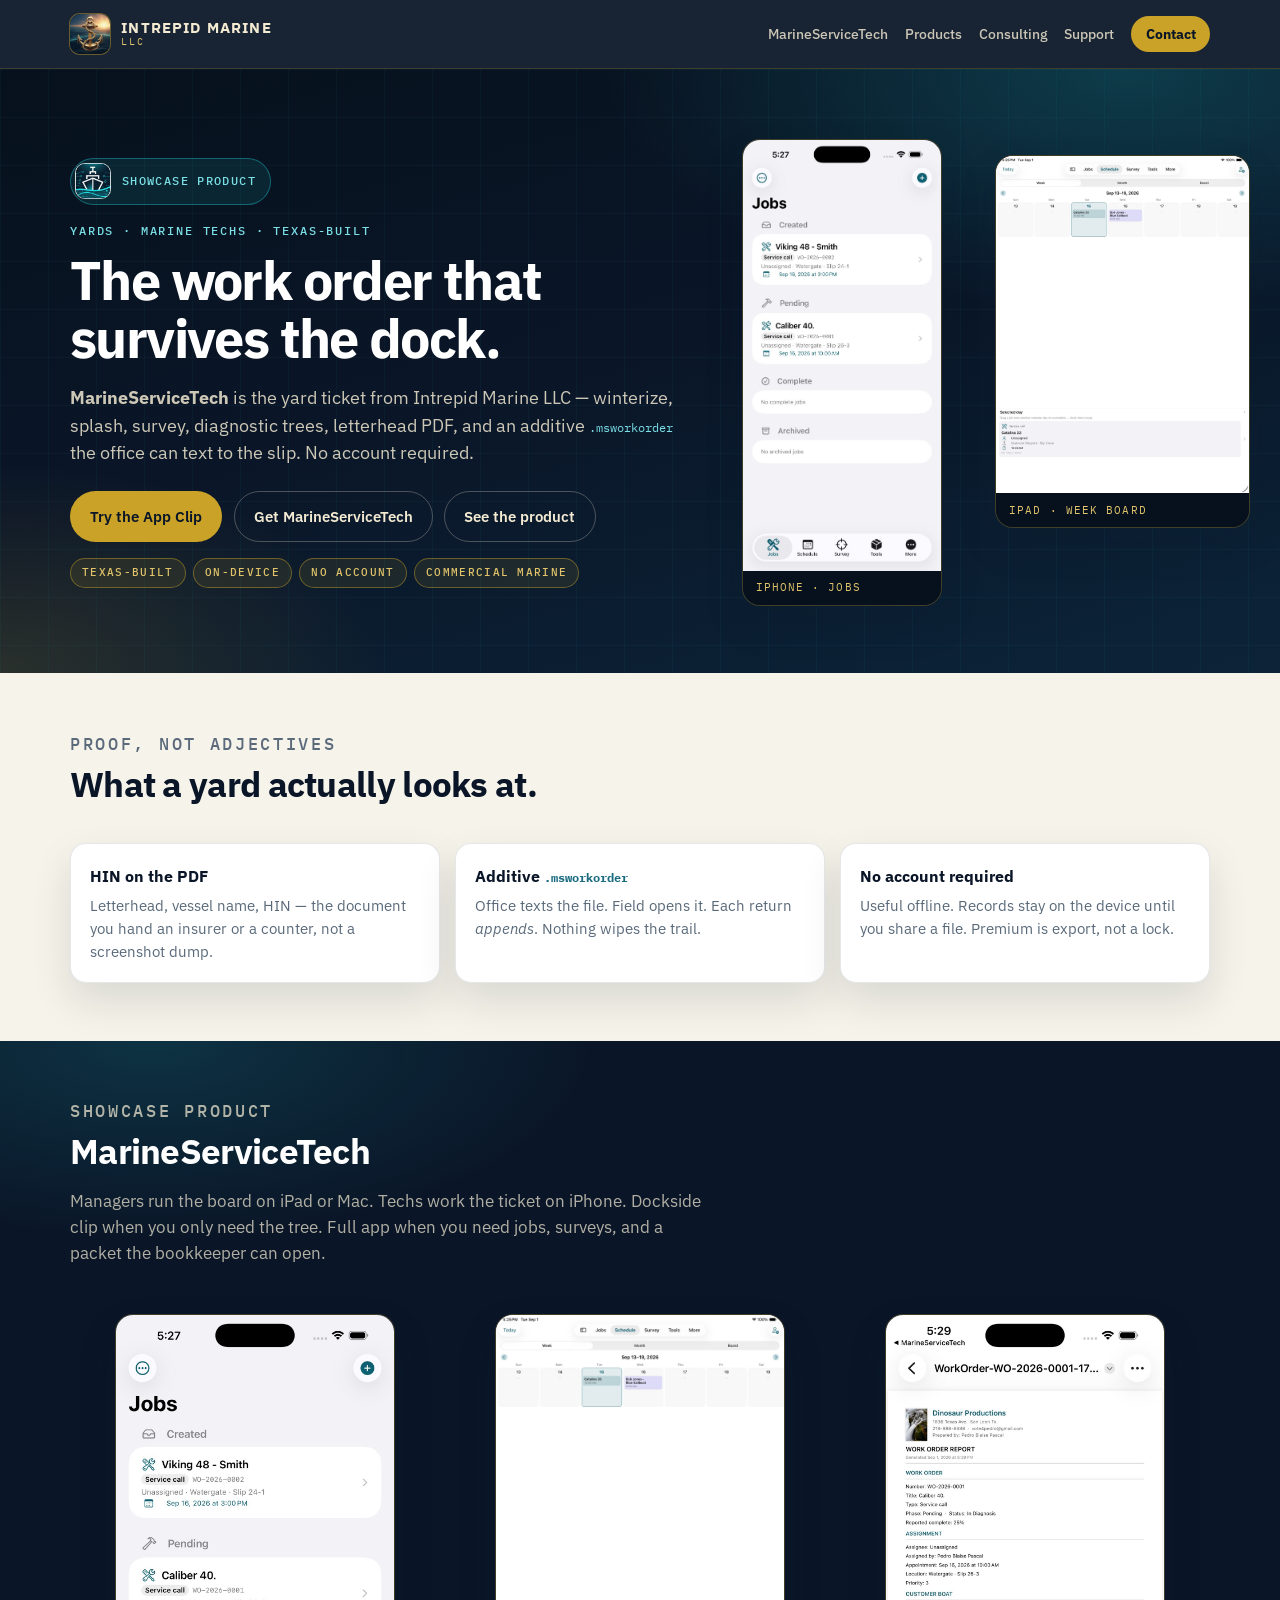
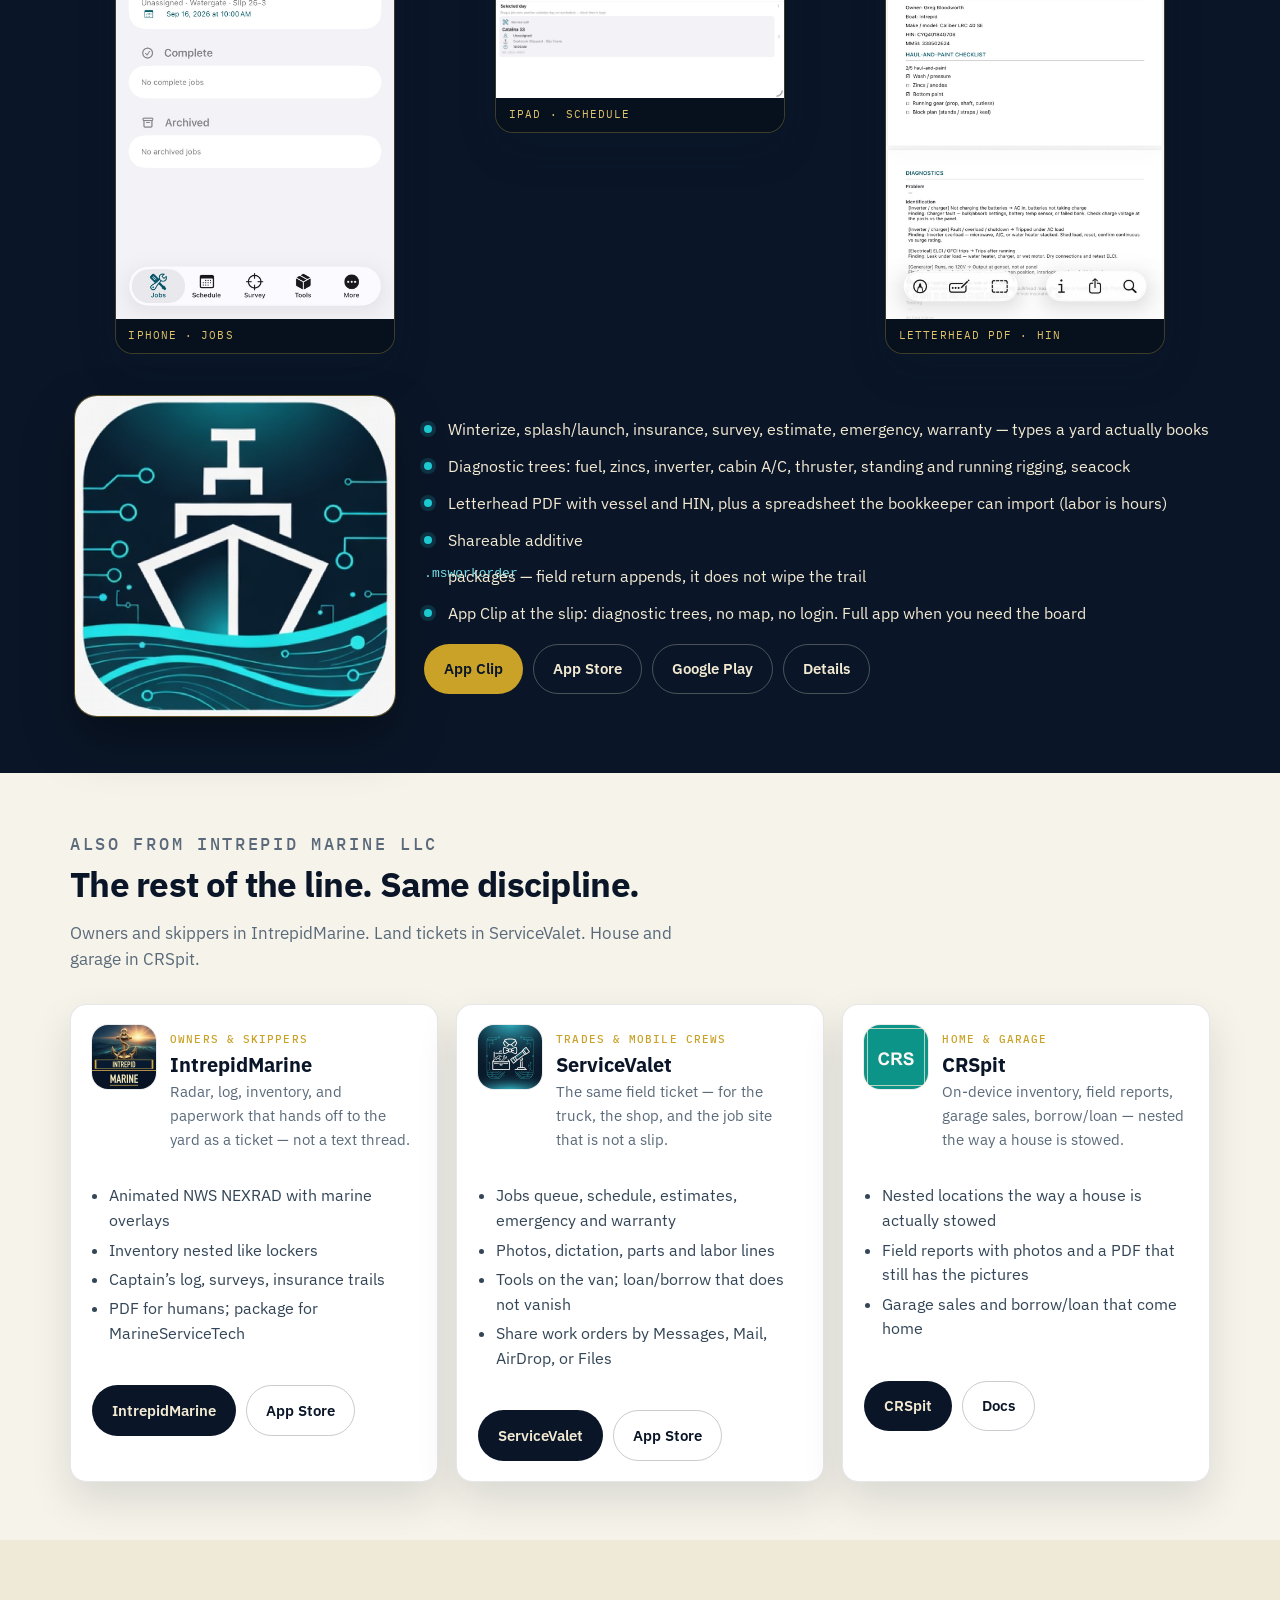
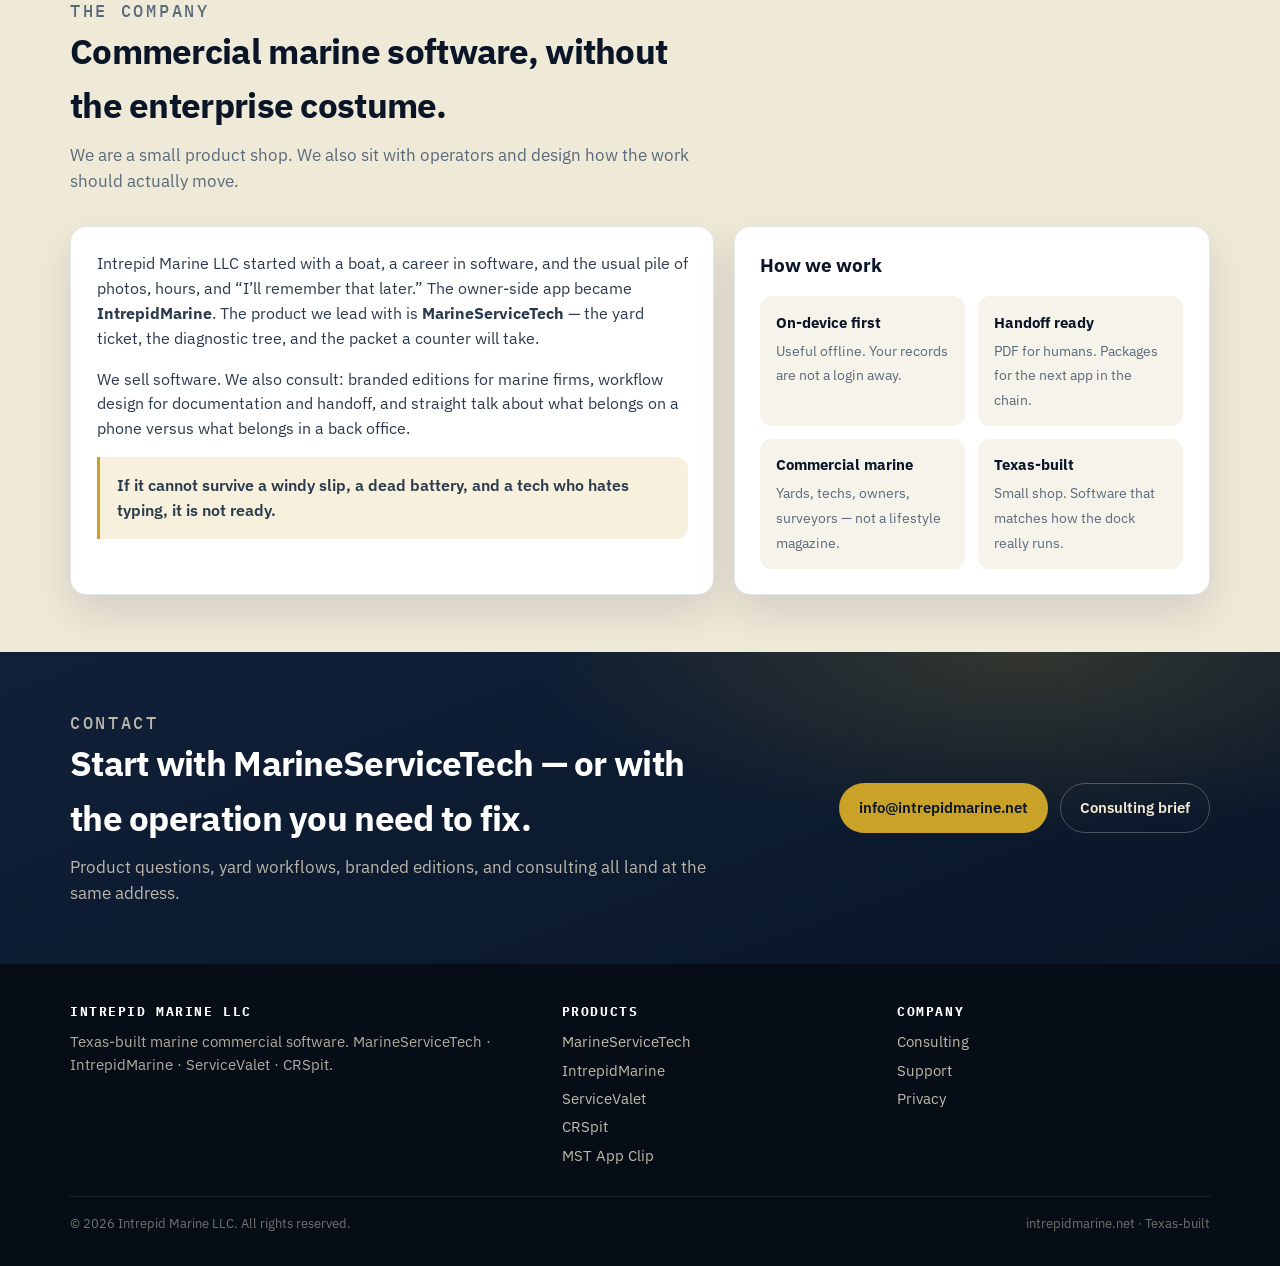
==== commit 553046b5: "Lead the public site with MarineServiceTech. The homepage, nav, and product copy now treat MarineSer" ====
--- a/index.html
+++ b/index.html
@@ -3,22 +3,22 @@
 <head>
   <meta charset="utf-8" />
   <meta name="viewport" content="width=device-width, initial-scale=1" />
-  <title>Intrepid Marine LLC — Marine commercial software</title>
-  <meta name="description" content="Texas-built software: IntrepidMarine, MarineServiceTech, ServiceValet, and CRSpit. On-device first. No account required." />
+  <title>Intrepid Marine LLC — MarineServiceTech and marine commercial software</title>
+  <meta name="description" content="Texas-built yard software. Showcase product: MarineServiceTech — work orders, diagnostics, letterhead PDF. Also IntrepidMarine, ServiceValet, and CRSpit. On-device first. No account required." />
   <meta name="theme-color" content="#0a1628" />
   <link rel="canonical" href="https://intrepidmarine.net/" />
   <meta property="og:type" content="website" />
   <meta property="og:site_name" content="Intrepid Marine LLC" />
-  <meta property="og:title" content="Intrepid Marine LLC — Marine commercial software" />
-  <meta property="og:description" content="Texas-built. On-device first. IntrepidMarine, MarineServiceTech, ServiceValet, CRSpit." />
+  <meta property="og:title" content="MarineServiceTech — yard work orders from Intrepid Marine LLC" />
+  <meta property="og:description" content="The work order that survives the dock. Winterize, splash, survey, diagnostics, letterhead PDF. Texas-built. No account required." />
   <meta property="og:url" content="https://intrepidmarine.net/" />
-  <meta property="og:image" content="https://intrepidmarine.net/assets/brand/intrepid-marine.jpg" />
+  <meta property="og:image" content="https://intrepidmarine.net/assets/brand/marine-service-tech.png" />
   <meta property="og:image:width" content="512" />
   <meta property="og:image:height" content="512" />
   <meta name="twitter:card" content="summary_large_image" />
   <link rel="stylesheet" href="css/site.css" />
   <link rel="icon" href="assets/favicon.svg" type="image/svg+xml" />
-  <link rel="apple-touch-icon" href="assets/brand/intrepid-marine.jpg" />
+  <link rel="apple-touch-icon" href="assets/brand/marine-service-tech.png" />
 </head>
 <body>
   <header class="site-header">
@@ -32,7 +32,7 @@
       </a>
       <button class="nav-toggle" type="button" aria-expanded="false" aria-label="Open menu">☰</button>
       <nav class="nav-links" aria-label="Primary">
-        <a href="intrepid-marine.html">IntrepidMarine</a>
+        <a href="marine-service-tech.html">MarineServiceTech</a>
         <a href="products.html">Products</a>
         <a href="consulting.html">Consulting</a>
         <a href="support.html">Support</a>
@@ -45,29 +45,40 @@
     <section class="hero">
       <div class="wrap hero-grid">
         <div>
-          <p class="kicker">Texas-built · Commercial marine · On-device</p>
-          <h1>Software that survives a windy slip.</h1>
+          <div class="hero-product">
+            <img src="assets/brand/marine-service-tech.png" alt="" />
+            <span>Showcase product</span>
+          </div>
+          <p class="kicker">Yards · Marine techs · Texas-built</p>
+          <h1>The work order that survives the dock.</h1>
           <p class="hero-lead">
-            Intrepid Marine LLC builds practical apps for owners, yards, and crews who keep boats running.
-            Showcase product: <strong>IntrepidMarine</strong> — radar, log, inventory, and paperwork a yard will take.
+            <strong>MarineServiceTech</strong> is the yard ticket from Intrepid Marine LLC —
+            winterize, splash, survey, diagnostic trees, letterhead PDF, and an additive
+            <code class="proof-code">.msworkorder</code> the office can text to the slip.
+            No account required.
           </p>
           <div class="hero-actions">
-            <a class="btn btn-primary" href="https://apps.apple.com/search?term=Intrepid%20Marine">Get IntrepidMarine</a>
-            <a class="btn btn-ghost" href="intrepid-marine.html">See the product</a>
+            <a class="btn btn-primary" href="mst/">Try the App Clip</a>
+            <a class="btn btn-ghost" href="https://apps.apple.com/search?term=MarineServiceTech">Get MarineServiceTech</a>
+            <a class="btn btn-ghost" href="marine-service-tech.html">See the product</a>
           </div>
           <div class="badge-row">
             <span class="badge">Texas-built</span>
             <span class="badge">On-device</span>
+            <span class="badge">No account</span>
             <span class="badge">Commercial marine</span>
-            <span class="badge">No account</span>
-          </div>
-        </div>
-        <figure class="hero-panel hero-stage shot-frame wide" data-filename="Drop mariner-radar.jpg (or hero-loop.mp4)">
-          <div class="radar-disc" aria-hidden="true"></div>
-          <video class="hero-loop" data-optional-video muted loop playsinline poster="assets/screenshots/mariner-radar.jpg" src="assets/hero/hero-loop.mp4"></video>
-          <img data-shot src="assets/screenshots/mariner-radar.jpg" alt="IntrepidMarine weather radar on iPhone" />
-          <figcaption>Showcase · live radar on the glass</figcaption>
-        </figure>
+          </div>
+        </div>
+        <div class="hero-devices">
+          <figure class="shot-frame phone" data-filename="mst-jobs.jpg">
+            <img data-shot src="assets/screenshots/mst-jobs.jpg" width="990" height="2151" alt="MarineServiceTech jobs on iPhone" />
+            <figcaption>iPhone · jobs</figcaption>
+          </figure>
+          <figure class="shot-frame tablet" data-filename="mst-schedule.jpg">
+            <img data-shot src="assets/screenshots/mst-schedule.jpg" width="1400" height="1866" alt="MarineServiceTech schedule on iPad" />
+            <figcaption>iPad · week board</figcaption>
+          </figure>
+        </div>
       </div>
     </section>
 
@@ -98,40 +109,41 @@
       <div class="wrap">
         <div class="section-head">
           <p class="kicker">Showcase product</p>
-          <h2>IntrepidMarine</h2>
+          <h2>MarineServiceTech</h2>
           <p>
-            Live weather on the glass. Inventory the way a boat is actually stowed.
-            A captain’s log that remembers the passage. Paperwork a yard will take seriously.
+            Managers run the board on iPad or Mac. Techs work the ticket on iPhone.
+            Dockside clip when you only need the tree. Full app when you need jobs, surveys, and a packet the bookkeeper can open.
           </p>
         </div>
         <div class="shot-rail" style="margin-bottom:1.6rem;">
-          <figure class="shot-frame wide" data-filename="mariner-radar.jpg">
-            <img data-shot src="assets/screenshots/mariner-radar.jpg" alt="IntrepidMarine radar" />
-            <figcaption>Radar · Galveston</figcaption>
-          </figure>
-          <figure class="shot-frame phone" data-filename="mariner-log.jpg">
-            <img data-shot src="assets/screenshots/mariner-log.jpg" alt="IntrepidMarine marine conditions" />
-            <figcaption>iPhone · marine conditions</figcaption>
+          <figure class="shot-frame phone" data-filename="mst-jobs.jpg">
+            <img data-shot src="assets/screenshots/mst-jobs.jpg" width="990" height="2151" alt="Jobs queue on iPhone" />
+            <figcaption>iPhone · jobs</figcaption>
+          </figure>
+          <figure class="shot-frame tablet" data-filename="mst-schedule.jpg">
+            <img data-shot src="assets/screenshots/mst-schedule.jpg" width="1400" height="1866" alt="Schedule board on iPad" />
+            <figcaption>iPad · schedule</figcaption>
           </figure>
           <figure class="shot-frame phone" data-filename="mst-workorder-pdf.jpg">
-            <img data-shot src="assets/screenshots/mst-workorder-pdf.jpg" alt="Work-order PDF with letterhead and HIN" />
+            <img data-shot src="assets/screenshots/mst-workorder-pdf.jpg" width="990" height="2151" alt="Work-order PDF with letterhead and HIN" />
             <figcaption>Letterhead PDF · HIN</figcaption>
           </figure>
         </div>
         <div class="showcase-grid">
-          <img class="showcase-icon" src="assets/brand/intrepid-marine.png" alt="IntrepidMarine" />
+          <img class="showcase-icon" src="assets/brand/marine-service-tech.png" alt="MarineServiceTech" />
           <div>
             <ul class="feature-list">
-              <li>Animated NWS NEXRAD radar with marine overlays — U.S. and greater North America public feeds</li>
-              <li>Skipper inventory nested like lockers, with photos, loans, and vessel identity on the report</li>
-              <li>Captain’s log, engine hours, pre-departure checklists, maintenance, surveys, insurance trails</li>
-              <li>Yard handoff as PDF for people — and as a work-order package for MarineServiceTech</li>
-              <li>No account required. Data stays on the device. Premium is backup and export, not a lock on the boat</li>
+              <li>Winterize, splash/launch, insurance, survey, estimate, emergency, warranty — types a yard actually books</li>
+              <li>Diagnostic trees: fuel, zincs, inverter, cabin A/C, thruster, standing and running rigging, seacock</li>
+              <li>Letterhead PDF with vessel and HIN, plus a spreadsheet the bookkeeper can import (labor is hours)</li>
+              <li>Shareable additive <code>.msworkorder</code> packages — field return appends, it does not wipe the trail</li>
+              <li>App Clip at the slip: diagnostic trees, no map, no login. Full app when you need the board</li>
             </ul>
             <div class="store-row">
-              <a class="btn btn-primary" href="https://apps.apple.com/search?term=Intrepid%20Marine">App Store</a>
-              <a class="btn btn-ghost" href="https://play.google.com/store/search?q=Intrepid%20Marine&amp;c=apps">Google Play</a>
-              <a class="btn btn-ghost" href="intrepid-marine.html">Details</a>
+              <a class="btn btn-primary" href="mst/">App Clip</a>
+              <a class="btn btn-ghost" href="https://apps.apple.com/search?term=MarineServiceTech">App Store</a>
+              <a class="btn btn-ghost" href="https://play.google.com/store/search?q=Marine%20Service%20Tech&amp;c=apps">Google Play</a>
+              <a class="btn btn-ghost" href="marine-service-tech.html">Details</a>
             </div>
           </div>
         </div>
@@ -144,33 +156,29 @@
           <p class="kicker">Also from Intrepid Marine LLC</p>
           <h2>The rest of the line. Same discipline.</h2>
           <p>
-            Yard tickets in MarineServiceTech. Land tickets in ServiceValet. House and garage in CRSpit.
+            Owners and skippers in IntrepidMarine. Land tickets in ServiceValet. House and garage in CRSpit.
           </p>
         </div>
         <div class="product-grid three">
           <article class="product">
             <div class="product-top">
-              <img class="product-icon" src="assets/brand/marine-service-tech.png" alt="" />
+              <img class="product-icon" src="assets/brand/intrepid-marine.png" alt="" />
               <div>
-                <span class="tag">Yards &amp; marine techs</span>
-                <h3>MarineServiceTech</h3>
-                <p>Work orders for dockside and yard appointments — built to import a handoff from IntrepidMarine.</p>
+                <span class="tag">Owners &amp; skippers</span>
+                <h3>IntrepidMarine</h3>
+                <p>Radar, log, inventory, and paperwork that hands off to the yard as a ticket — not a text thread.</p>
               </div>
             </div>
             <div class="product-body">
-              <figure class="shot-frame phone" data-filename="mst-jobs.jpg" style="margin:0.6rem 0 0.9rem;">
-                <img data-shot src="assets/screenshots/mst-jobs.jpg" width="990" height="2151" alt="MarineServiceTech jobs on iPhone" />
-                <figcaption>iPhone · jobs</figcaption>
-              </figure>
               <ul>
-                <li>Winterize, splash/launch, insurance, survey</li>
-                <li>Diagnostic trees: fuel, zincs, inverter, A/C, thruster, rigging</li>
-                <li>Letterhead PDF + spreadsheet (hours &amp; money)</li>
-                <li>Shareable <code>.msworkorder</code> packages</li>
+                <li>Animated NWS NEXRAD with marine overlays</li>
+                <li>Inventory nested like lockers</li>
+                <li>Captain’s log, surveys, insurance trails</li>
+                <li>PDF for humans; package for MarineServiceTech</li>
               </ul>
               <div class="product-actions store-row">
-                <a class="btn btn-navy" href="marine-service-tech.html">MarineServiceTech</a>
-                <a class="btn btn-line" href="mst/">Try the App Clip</a>
+                <a class="btn btn-navy" href="intrepid-marine.html">IntrepidMarine</a>
+                <a class="btn btn-line" href="https://apps.apple.com/search?term=Intrepid%20Marine">App Store</a>
               </div>
             </div>
           </article>
@@ -185,10 +193,6 @@
               </div>
             </div>
             <div class="product-body">
-              <figure class="shot-frame phone" data-filename="valet-jobs.jpg" style="margin:0.6rem 0 0.9rem;">
-                <img data-shot src="assets/screenshots/valet-jobs.jpg" width="990" height="2151" alt="ServiceValet jobs on iPhone" />
-                <figcaption>iPhone · jobs</figcaption>
-              </figure>
               <ul>
                 <li>Jobs queue, schedule, estimates, emergency and warranty</li>
                 <li>Photos, dictation, parts and labor lines</li>
@@ -208,7 +212,7 @@
               <div>
                 <span class="tag">Home &amp; garage</span>
                 <h3>CRSpit</h3>
-                <p>On-device inventory, field reports, garage sales, borrow/loan — the land-side cousin of IntrepidMarine.</p>
+                <p>On-device inventory, field reports, garage sales, borrow/loan — nested the way a house is stowed.</p>
               </div>
             </div>
             <div class="product-body">
@@ -238,9 +242,10 @@
           <div class="panel">
             <p>
               Intrepid Marine LLC started with a boat, a career in software, and the usual
-              pile of photos, hours, and “I’ll remember that later.” The useful parts became
-              <strong>IntrepidMarine</strong> — our showcase product — then a pair of
-              field-service apps for yards and for land trades that live by the same rules.
+              pile of photos, hours, and “I’ll remember that later.” The owner-side app became
+              <strong>IntrepidMarine</strong>. The product we lead with is
+              <strong>MarineServiceTech</strong> — the yard ticket, the diagnostic tree, and the
+              packet a counter will take.
             </p>
             <p>
               We sell software. We also consult: branded editions for marine firms,
@@ -264,7 +269,7 @@
               </div>
               <div class="stat">
                 <strong>Commercial marine</strong>
-                <span>Owners, yards, surveyors, fleets — not a lifestyle magazine.</span>
+                <span>Yards, techs, owners, surveyors — not a lifestyle magazine.</span>
               </div>
               <div class="stat">
                 <strong>Texas-built</strong>
@@ -280,7 +285,7 @@
       <div class="wrap cta-inner">
         <div class="section-head">
           <p class="kicker">Contact</p>
-          <h2>Start with IntrepidMarine — or with the operation you need to fix.</h2>
+          <h2>Start with MarineServiceTech — or with the operation you need to fix.</h2>
           <p>Product questions, yard workflows, branded editions, and consulting all land at the same address.</p>
         </div>
         <div class="hero-actions">
@@ -297,14 +302,14 @@
         <h3>Intrepid Marine LLC</h3>
         <p style="margin:0;">
           Texas-built marine commercial software.
-          CRSpit · ServiceValet · MarineServiceTech · IntrepidMarine.
+          MarineServiceTech · IntrepidMarine · ServiceValet · CRSpit.
         </p>
       </div>
       <div>
         <h3>Products</h3>
         <ul>
+          <li><a href="marine-service-tech.html">MarineServiceTech</a></li>
           <li><a href="intrepid-marine.html">IntrepidMarine</a></li>
-          <li><a href="marine-service-tech.html">MarineServiceTech</a></li>
           <li><a href="service-valet.html">ServiceValet</a></li>
           <li><a href="crs.html">CRSpit</a></li>
           <li><a href="mst/">MST App Clip</a></li>
--- a/css/site.css
+++ b/css/site.css
@@ -1,4 +1,4 @@
-/* Intrepid Marine LLC — navy / gold, Mariner-led */
+/* Intrepid Marine LLC — navy / gold company, MarineServiceTech showcase */
 
 @import url("https://fonts.googleapis.com/css2?family=IBM+Plex+Mono:wght@400;500&family=IBM+Plex+Sans:ital,wght@0,400;0,500;0,600;0,700;1,400&display=swap");
 
@@ -16,6 +16,9 @@
   --muted: #5a6a7a;
   --line: rgba(10, 22, 40, 0.1);
   --sea: #1a6b80;
+  --teal: #1ec8d0;
+  --teal-2: #7ae0e6;
+  --teal-dim: rgba(30, 200, 208, 0.16);
   --shadow: 0 18px 40px rgba(10, 22, 40, 0.12);
   --radius: 16px;
   --max: 1140px;
@@ -282,13 +285,71 @@
   overflow: hidden;
   color: var(--cream);
   background:
-    linear-gradient(rgba(201, 162, 39, 0.05) 1px, transparent 1px),
-    linear-gradient(90deg, rgba(201, 162, 39, 0.05) 1px, transparent 1px),
-    radial-gradient(900px 420px at 85% 0%, rgba(201, 162, 39, 0.22), transparent 58%),
-    radial-gradient(700px 380px at 0% 100%, rgba(26, 107, 128, 0.28), transparent 55%),
+    linear-gradient(rgba(30, 200, 208, 0.045) 1px, transparent 1px),
+    linear-gradient(90deg, rgba(30, 200, 208, 0.045) 1px, transparent 1px),
+    radial-gradient(900px 420px at 88% 0%, rgba(30, 200, 208, 0.22), transparent 58%),
+    radial-gradient(700px 380px at 0% 100%, rgba(201, 162, 39, 0.16), transparent 55%),
     linear-gradient(165deg, #07111d 0%, var(--navy) 48%, #0c2438 100%);
   background-size: 48px 48px, 48px 48px, auto, auto, auto;
   padding: 4.4rem 0 4.2rem;
+}
+
+.hero-product {
+  display: inline-flex;
+  align-items: center;
+  gap: 0.65rem;
+  margin: 0 0 1.1rem;
+  padding: 0.28rem 0.85rem 0.28rem 0.28rem;
+  border: 1px solid rgba(30, 200, 208, 0.4);
+  background: rgba(30, 200, 208, 0.1);
+  border-radius: 999px;
+}
+
+.hero-product img {
+  width: 36px;
+  height: 36px;
+  border-radius: 10px;
+}
+
+.hero-product span {
+  font-family: var(--mono);
+  font-size: 0.72rem;
+  font-weight: 500;
+  letter-spacing: 0.12em;
+  text-transform: uppercase;
+  color: var(--teal-2);
+}
+
+.hero-devices {
+  display: grid;
+  grid-template-columns: minmax(0, 200px) minmax(0, 1fr);
+  gap: 0.85rem;
+  align-items: start;
+}
+
+.hero-devices .shot-frame.phone {
+  max-width: 200px;
+  margin: 0;
+}
+
+.hero-devices .shot-frame.tablet {
+  max-width: none;
+  width: 100%;
+}
+
+@media (max-width: 919px) {
+  .hero-devices {
+    grid-template-columns: 1fr;
+    justify-items: center;
+  }
+
+  .hero-devices .shot-frame.phone {
+    max-width: 240px;
+  }
+
+  .hero-devices .shot-frame.tablet {
+    display: none;
+  }
 }
 
 .hero-grid {
@@ -379,7 +440,9 @@
 /* Showcase product */
 
 .showcase {
-  background: var(--navy);
+  background:
+    radial-gradient(800px 360px at 12% 0%, rgba(30, 200, 208, 0.16), transparent 55%),
+    var(--navy);
   color: var(--cream);
 }
 
@@ -431,8 +494,12 @@
   height: 8px;
   margin-top: 0.5rem;
   border-radius: 50%;
-  background: var(--gold);
-  box-shadow: 0 0 0 4px var(--gold-dim);
+  background: var(--teal);
+  box-shadow: 0 0 0 4px var(--teal-dim);
+}
+
+.showcase .kicker {
+  color: var(--teal-2);
 }
 
 .muted-on-dark {
@@ -464,6 +531,11 @@
 
   .product-grid.four {
     grid-template-columns: repeat(4, 1fr);
+  }
+
+  .product-grid.four .product-top {
+    flex-direction: column;
+    align-items: flex-start;
   }
 }
 
@@ -543,6 +615,15 @@
 
 .product-actions {
   margin-top: auto;
+}
+
+.product.featured {
+  border-color: rgba(30, 200, 208, 0.4);
+  box-shadow: var(--shadow), 0 0 0 1px rgba(30, 200, 208, 0.18);
+}
+
+.product.featured .tag {
+  color: #0e8f96;
 }
 
 /* Company + consulting */
@@ -827,8 +908,18 @@
   padding: 0.35rem 0.7rem;
 }
 
+.hero .kicker {
+  color: var(--teal-2);
+}
+
 .hero .badge {
   color: var(--gold-2);
+}
+
+.hero .proof-code,
+.showcase code {
+  color: var(--teal-2);
+  white-space: nowrap;
 }
 
 .page-hero .badge-row {
@@ -882,6 +973,10 @@
 @media (min-width: 800px) {
   .shot-rail {
     grid-template-columns: repeat(3, 1fr);
+  }
+
+  .shot-rail:has(> :only-child) {
+    grid-template-columns: 1fr;
   }
 }
 
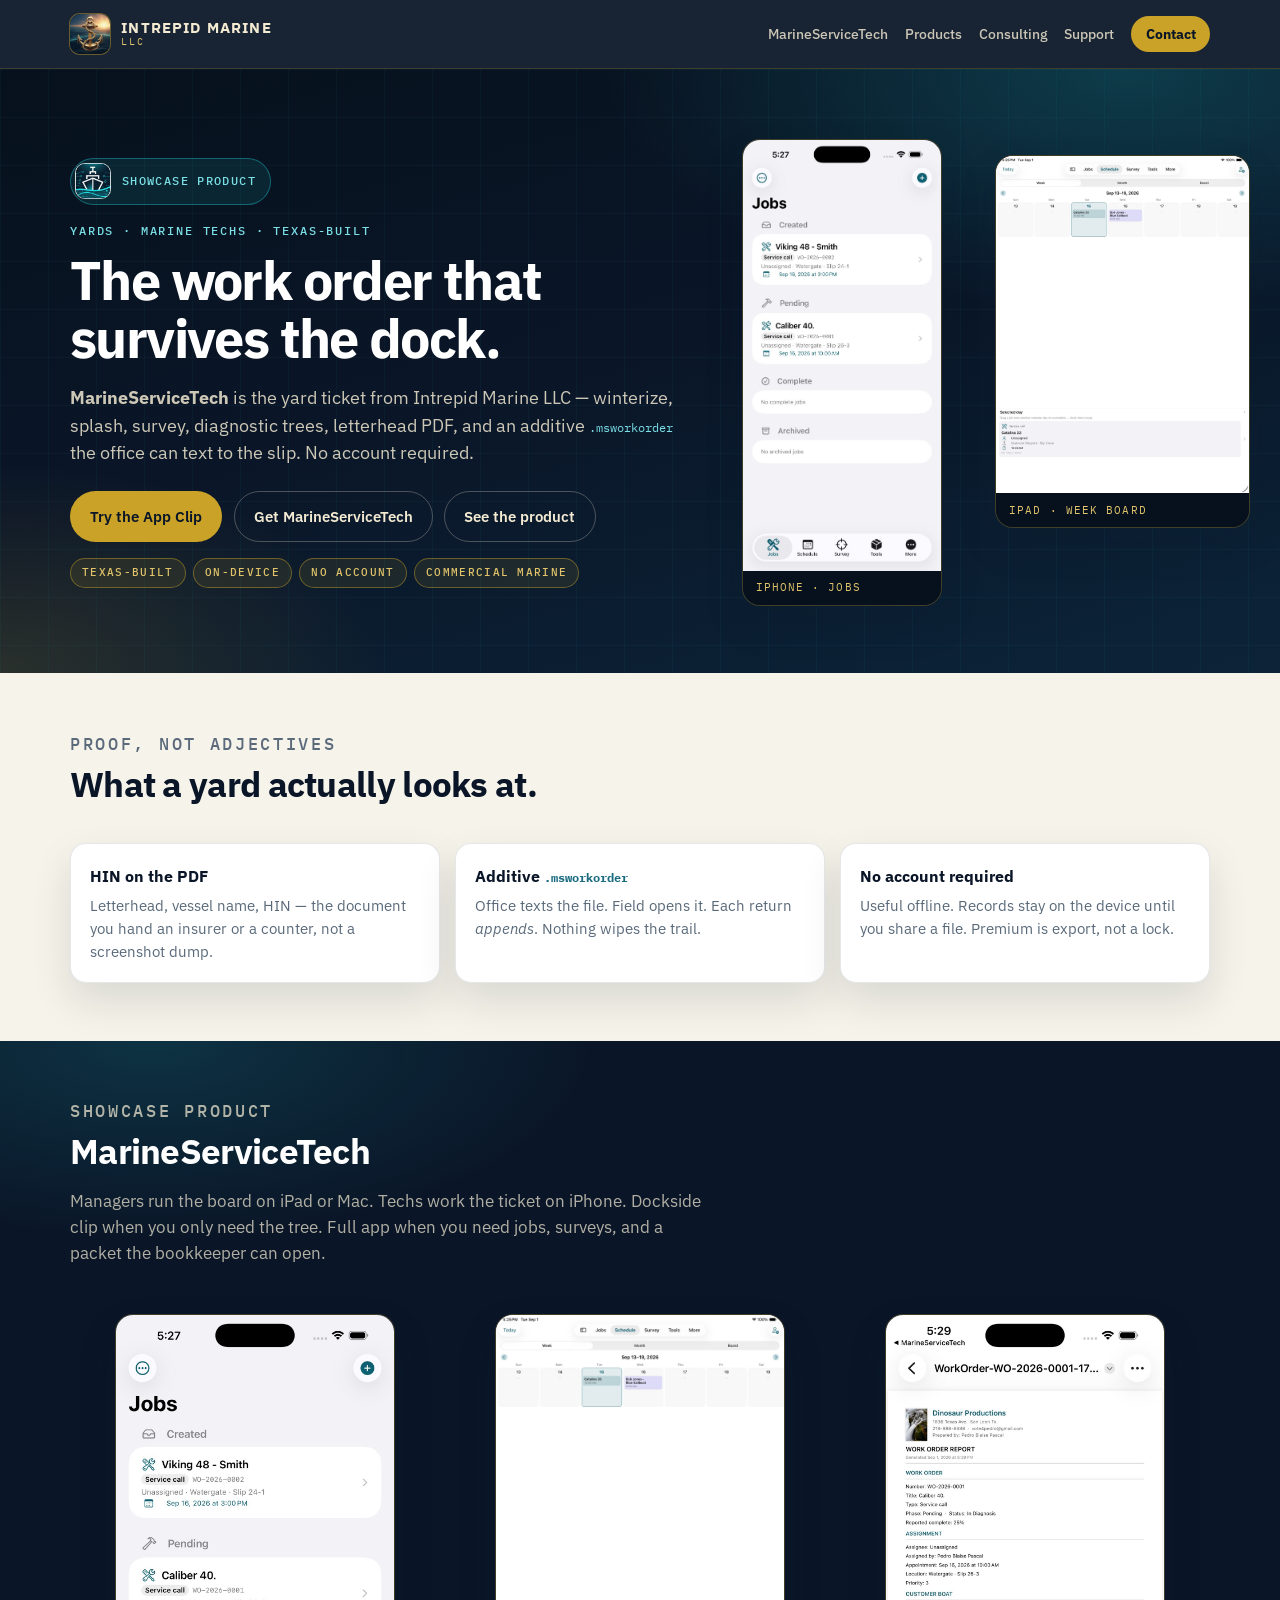
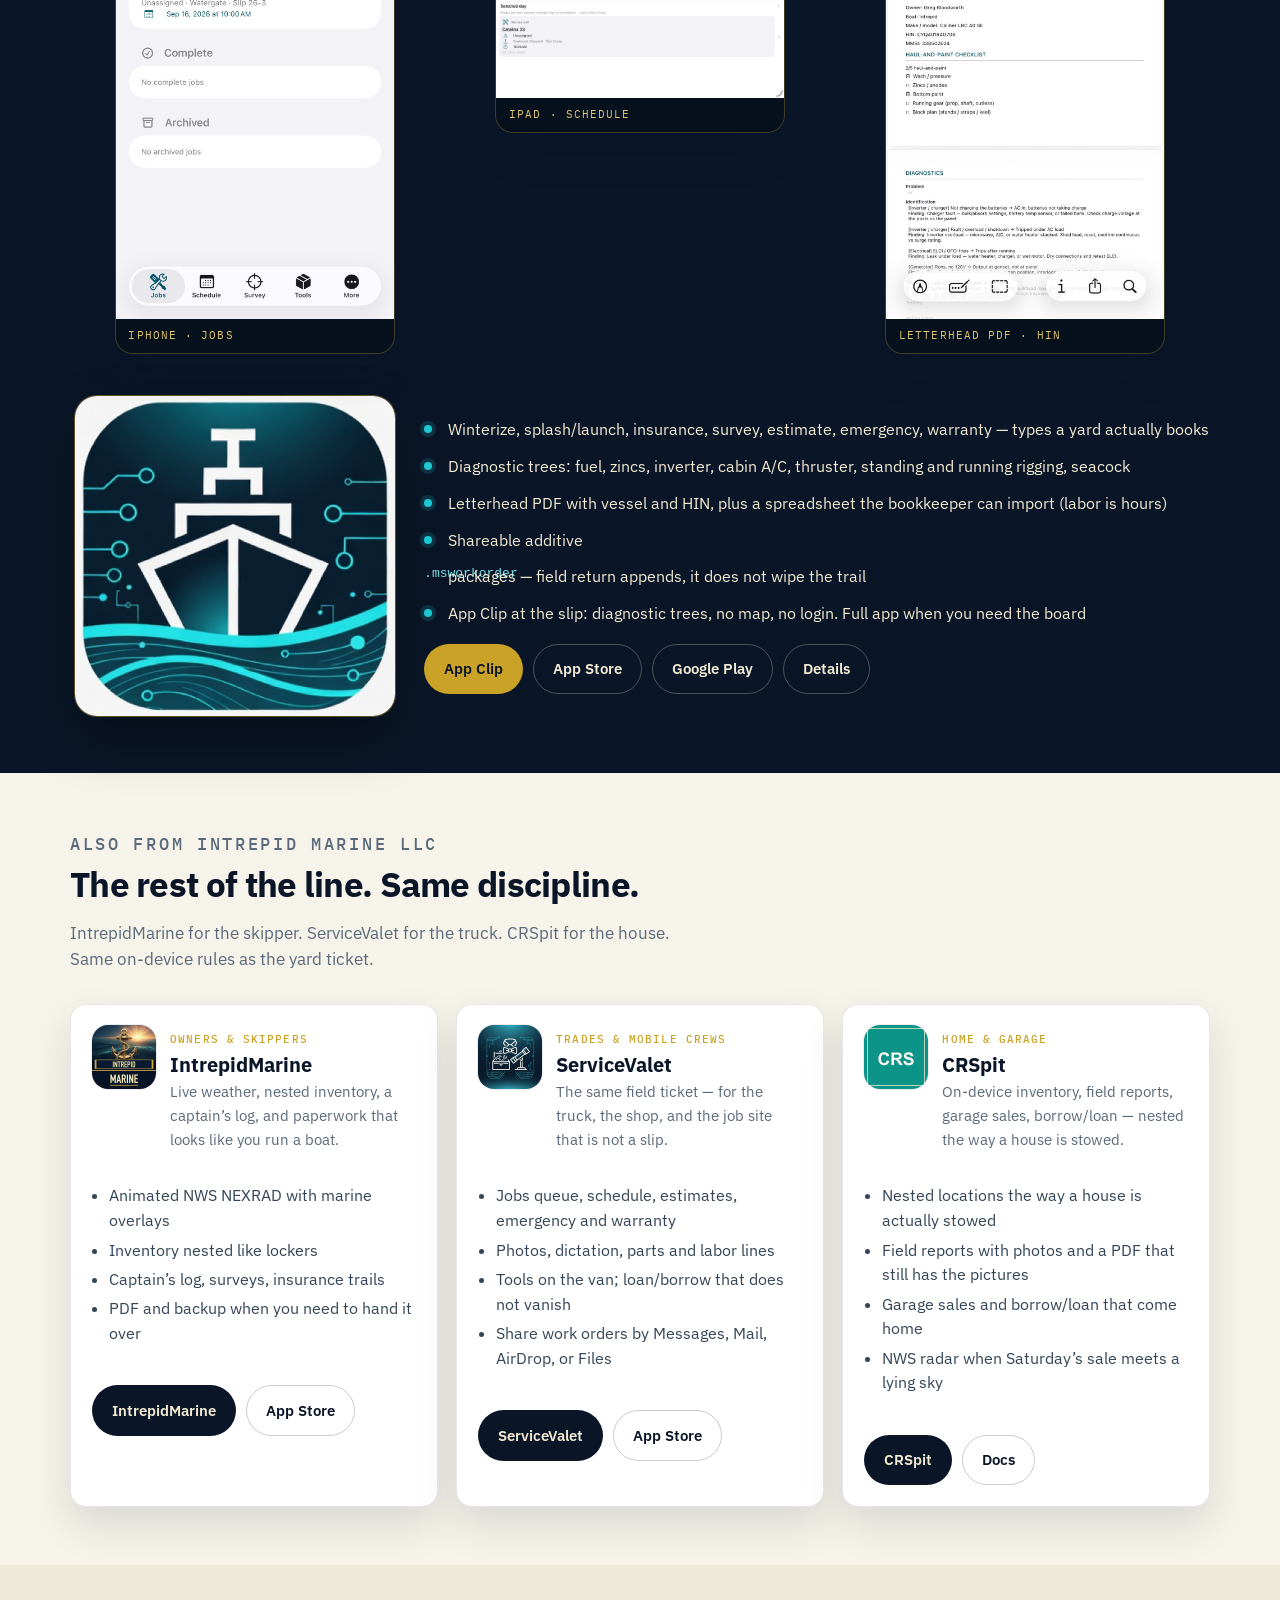
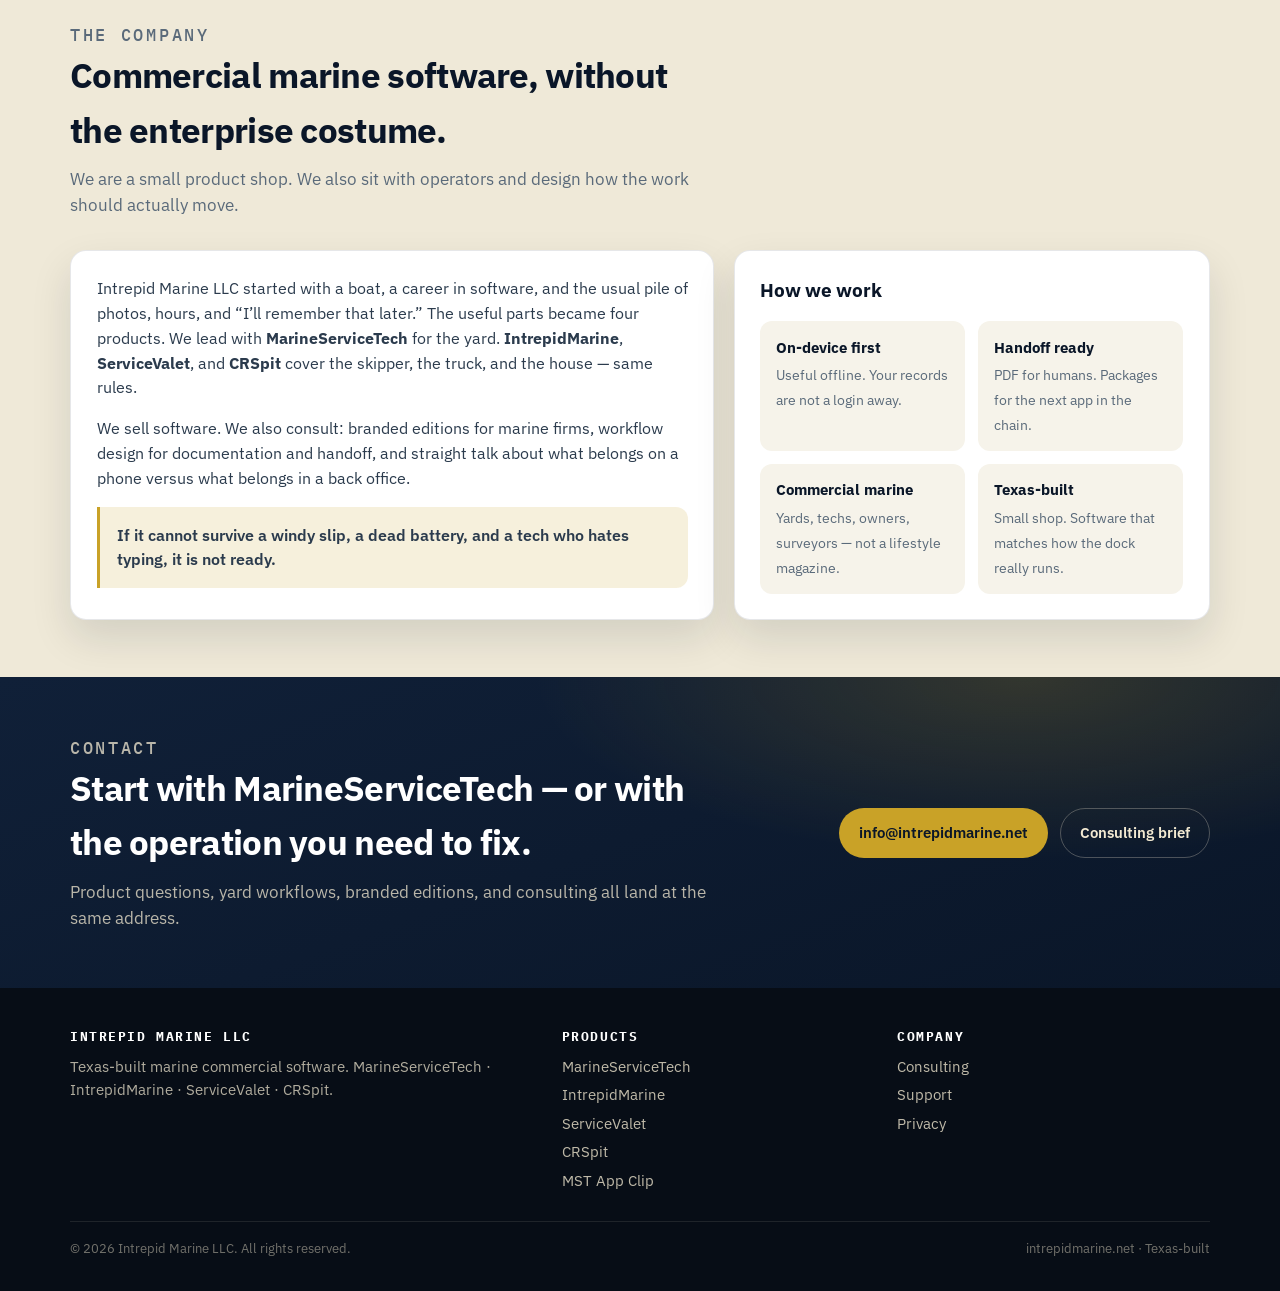
==== commit 04153ff8: "Treat IntrepidMarine as a peer of ServiceValet and CRSpit. Stop framing it as the owner-side feeder " ====
--- a/index.html
+++ b/index.html
@@ -156,7 +156,8 @@
           <p class="kicker">Also from Intrepid Marine LLC</p>
           <h2>The rest of the line. Same discipline.</h2>
           <p>
-            Owners and skippers in IntrepidMarine. Land tickets in ServiceValet. House and garage in CRSpit.
+            IntrepidMarine for the skipper. ServiceValet for the truck. CRSpit for the house.
+            Same on-device rules as the yard ticket.
           </p>
         </div>
         <div class="product-grid three">
@@ -166,7 +167,7 @@
               <div>
                 <span class="tag">Owners &amp; skippers</span>
                 <h3>IntrepidMarine</h3>
-                <p>Radar, log, inventory, and paperwork that hands off to the yard as a ticket — not a text thread.</p>
+                <p>Live weather, nested inventory, a captain’s log, and paperwork that looks like you run a boat.</p>
               </div>
             </div>
             <div class="product-body">
@@ -174,7 +175,7 @@
                 <li>Animated NWS NEXRAD with marine overlays</li>
                 <li>Inventory nested like lockers</li>
                 <li>Captain’s log, surveys, insurance trails</li>
-                <li>PDF for humans; package for MarineServiceTech</li>
+                <li>PDF and backup when you need to hand it over</li>
               </ul>
               <div class="product-actions store-row">
                 <a class="btn btn-navy" href="intrepid-marine.html">IntrepidMarine</a>
@@ -220,6 +221,7 @@
                 <li>Nested locations the way a house is actually stowed</li>
                 <li>Field reports with photos and a PDF that still has the pictures</li>
                 <li>Garage sales and borrow/loan that come home</li>
+                <li>NWS radar when Saturday’s sale meets a lying sky</li>
               </ul>
               <div class="product-actions store-row">
                 <a class="btn btn-navy" href="crs.html">CRSpit</a>
@@ -242,10 +244,10 @@
           <div class="panel">
             <p>
               Intrepid Marine LLC started with a boat, a career in software, and the usual
-              pile of photos, hours, and “I’ll remember that later.” The owner-side app became
-              <strong>IntrepidMarine</strong>. The product we lead with is
-              <strong>MarineServiceTech</strong> — the yard ticket, the diagnostic tree, and the
-              packet a counter will take.
+              pile of photos, hours, and “I’ll remember that later.” The useful parts became
+              four products. We lead with <strong>MarineServiceTech</strong> for the yard.
+              <strong>IntrepidMarine</strong>, <strong>ServiceValet</strong>, and
+              <strong>CRSpit</strong> cover the skipper, the truck, and the house — same rules.
             </p>
             <p>
               We sell software. We also consult: branded editions for marine firms,
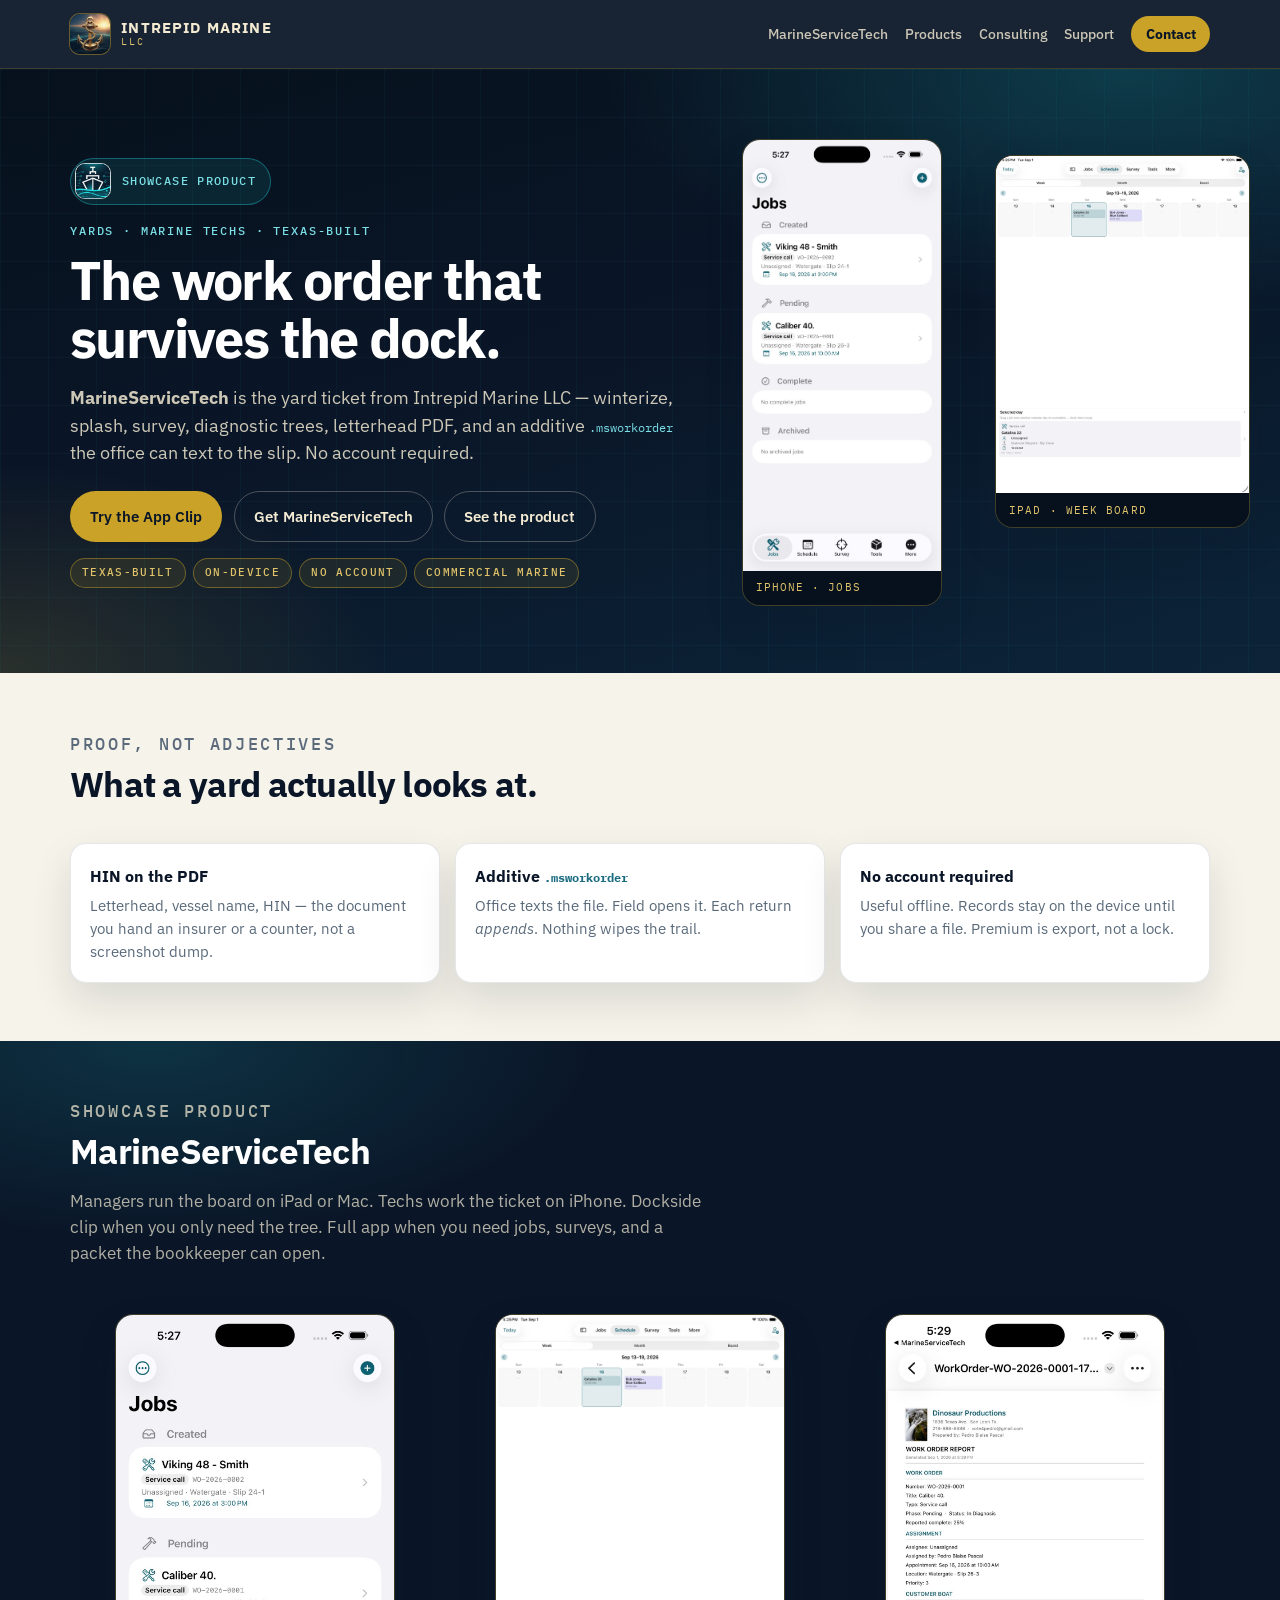
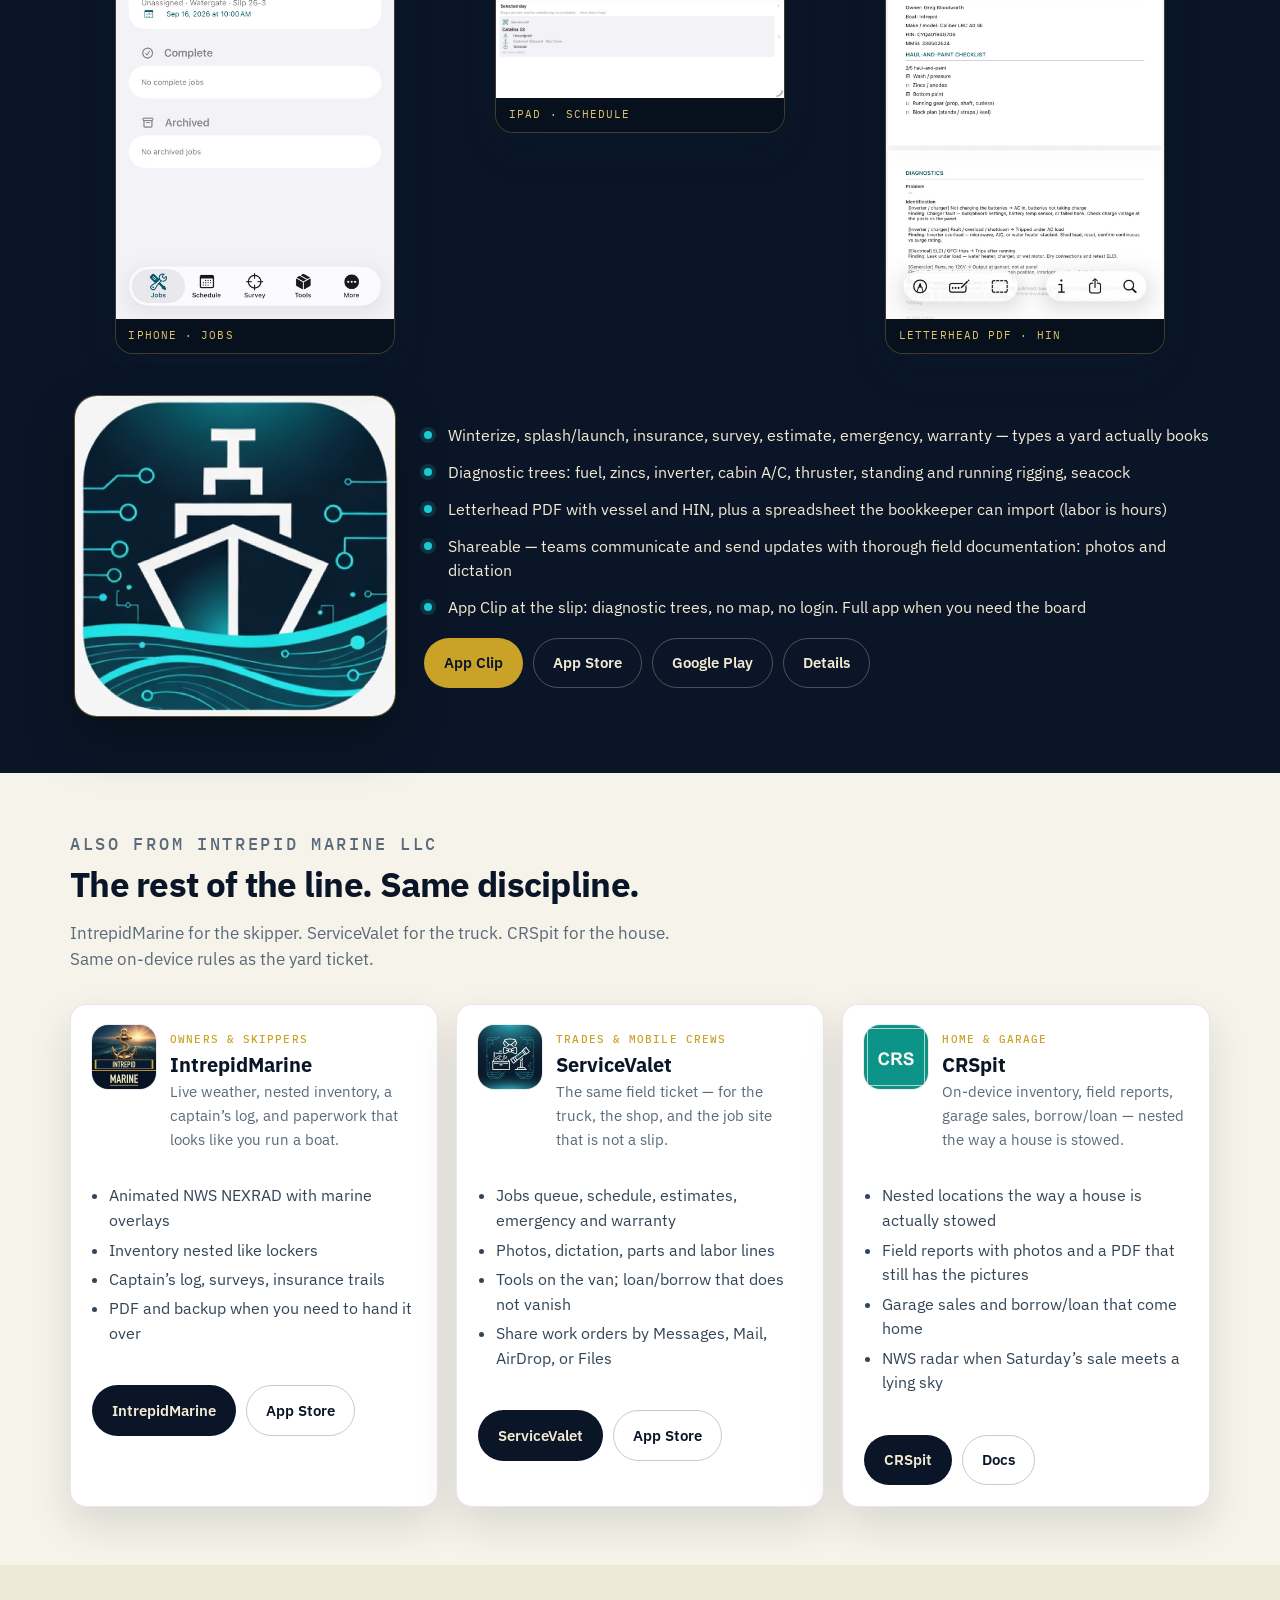
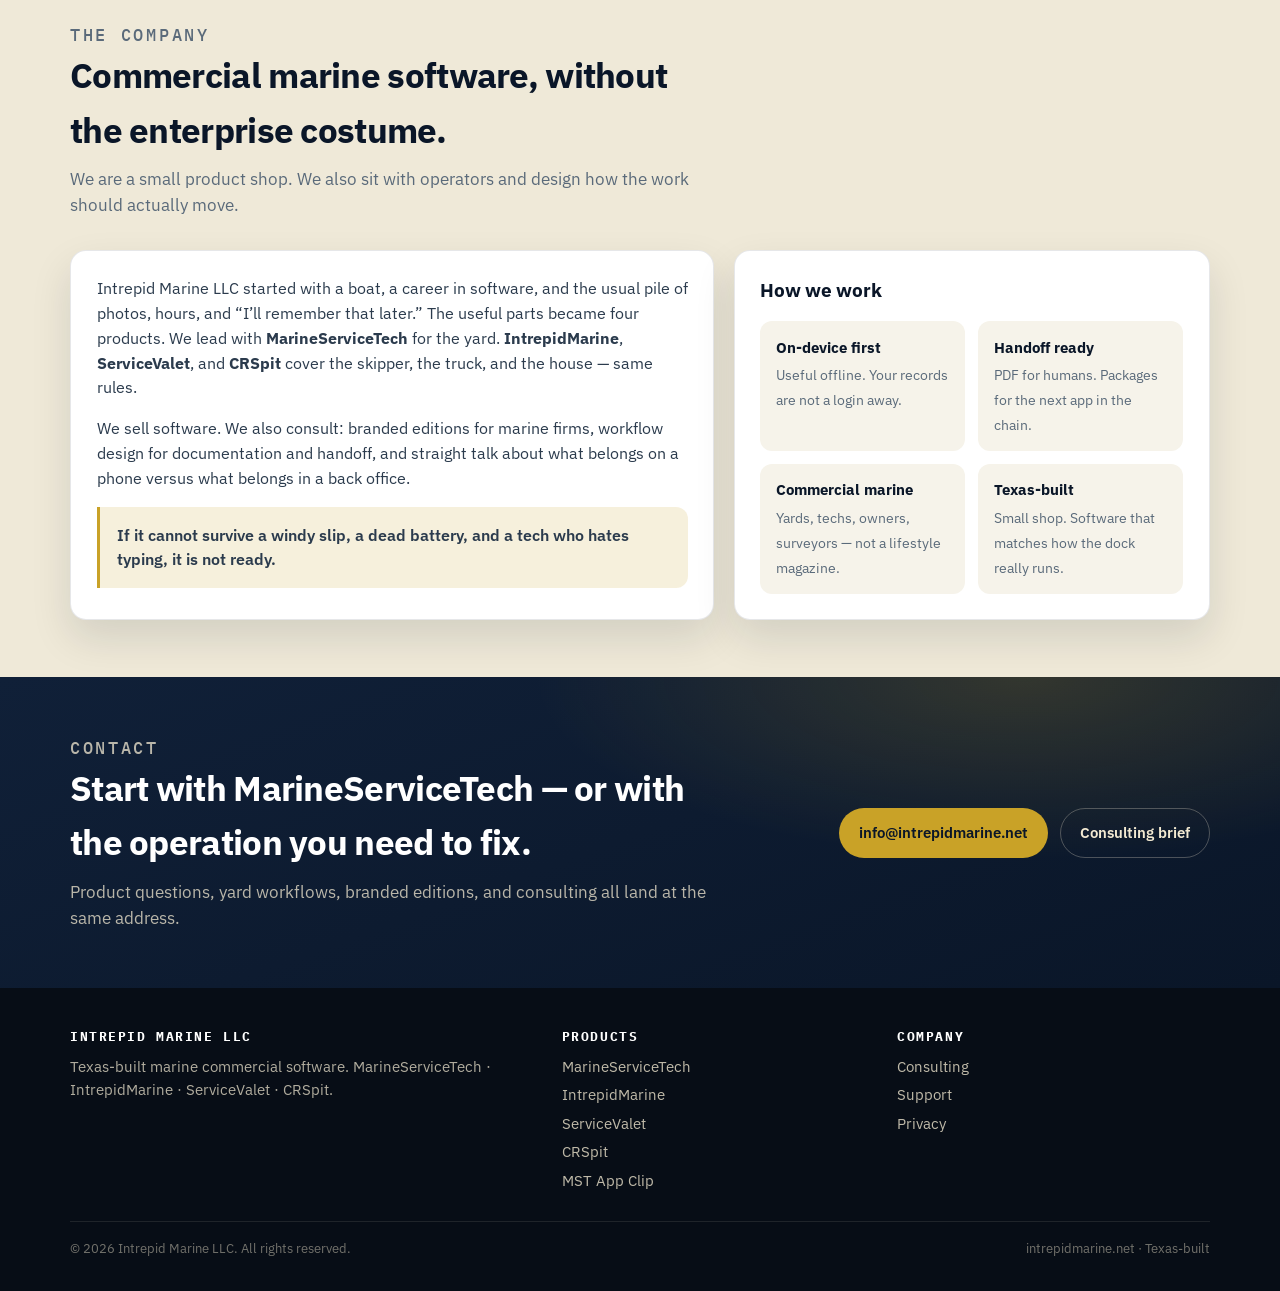
==== commit 7b0e95c9: "Rewrite the MST shareable bullet on the homepage. Drop the wrapping .msworkorder line. Say teams sha" ====
--- a/index.html
+++ b/index.html
@@ -136,7 +136,7 @@
               <li>Winterize, splash/launch, insurance, survey, estimate, emergency, warranty — types a yard actually books</li>
               <li>Diagnostic trees: fuel, zincs, inverter, cabin A/C, thruster, standing and running rigging, seacock</li>
               <li>Letterhead PDF with vessel and HIN, plus a spreadsheet the bookkeeper can import (labor is hours)</li>
-              <li>Shareable additive <code>.msworkorder</code> packages — field return appends, it does not wipe the trail</li>
+              <li>Shareable — teams communicate and send updates with thorough field documentation: photos and dictation</li>
               <li>App Clip at the slip: diagnostic trees, no map, no login. Full app when you need the board</li>
             </ul>
             <div class="store-row">
@@ -179,7 +179,7 @@
               </ul>
               <div class="product-actions store-row">
                 <a class="btn btn-navy" href="intrepid-marine.html">IntrepidMarine</a>
-                <a class="btn btn-line" href="https://apps.apple.com/search?term=Intrepid%20Marine">App Store</a>
+                <a class="btn btn-line" href="https://apps.apple.com/us/app/intrepidmarine/id6782177374">App Store</a>
               </div>
             </div>
           </article>
@@ -202,7 +202,7 @@
               </ul>
               <div class="product-actions store-row">
                 <a class="btn btn-navy" href="service-valet.html">ServiceValet</a>
-                <a class="btn btn-line" href="https://apps.apple.com/search?term=ServiceValet">App Store</a>
+                <a class="btn btn-line" href="https://apps.apple.com/us/app/servicevalet/id6800982819">App Store</a>
               </div>
             </div>
           </article>
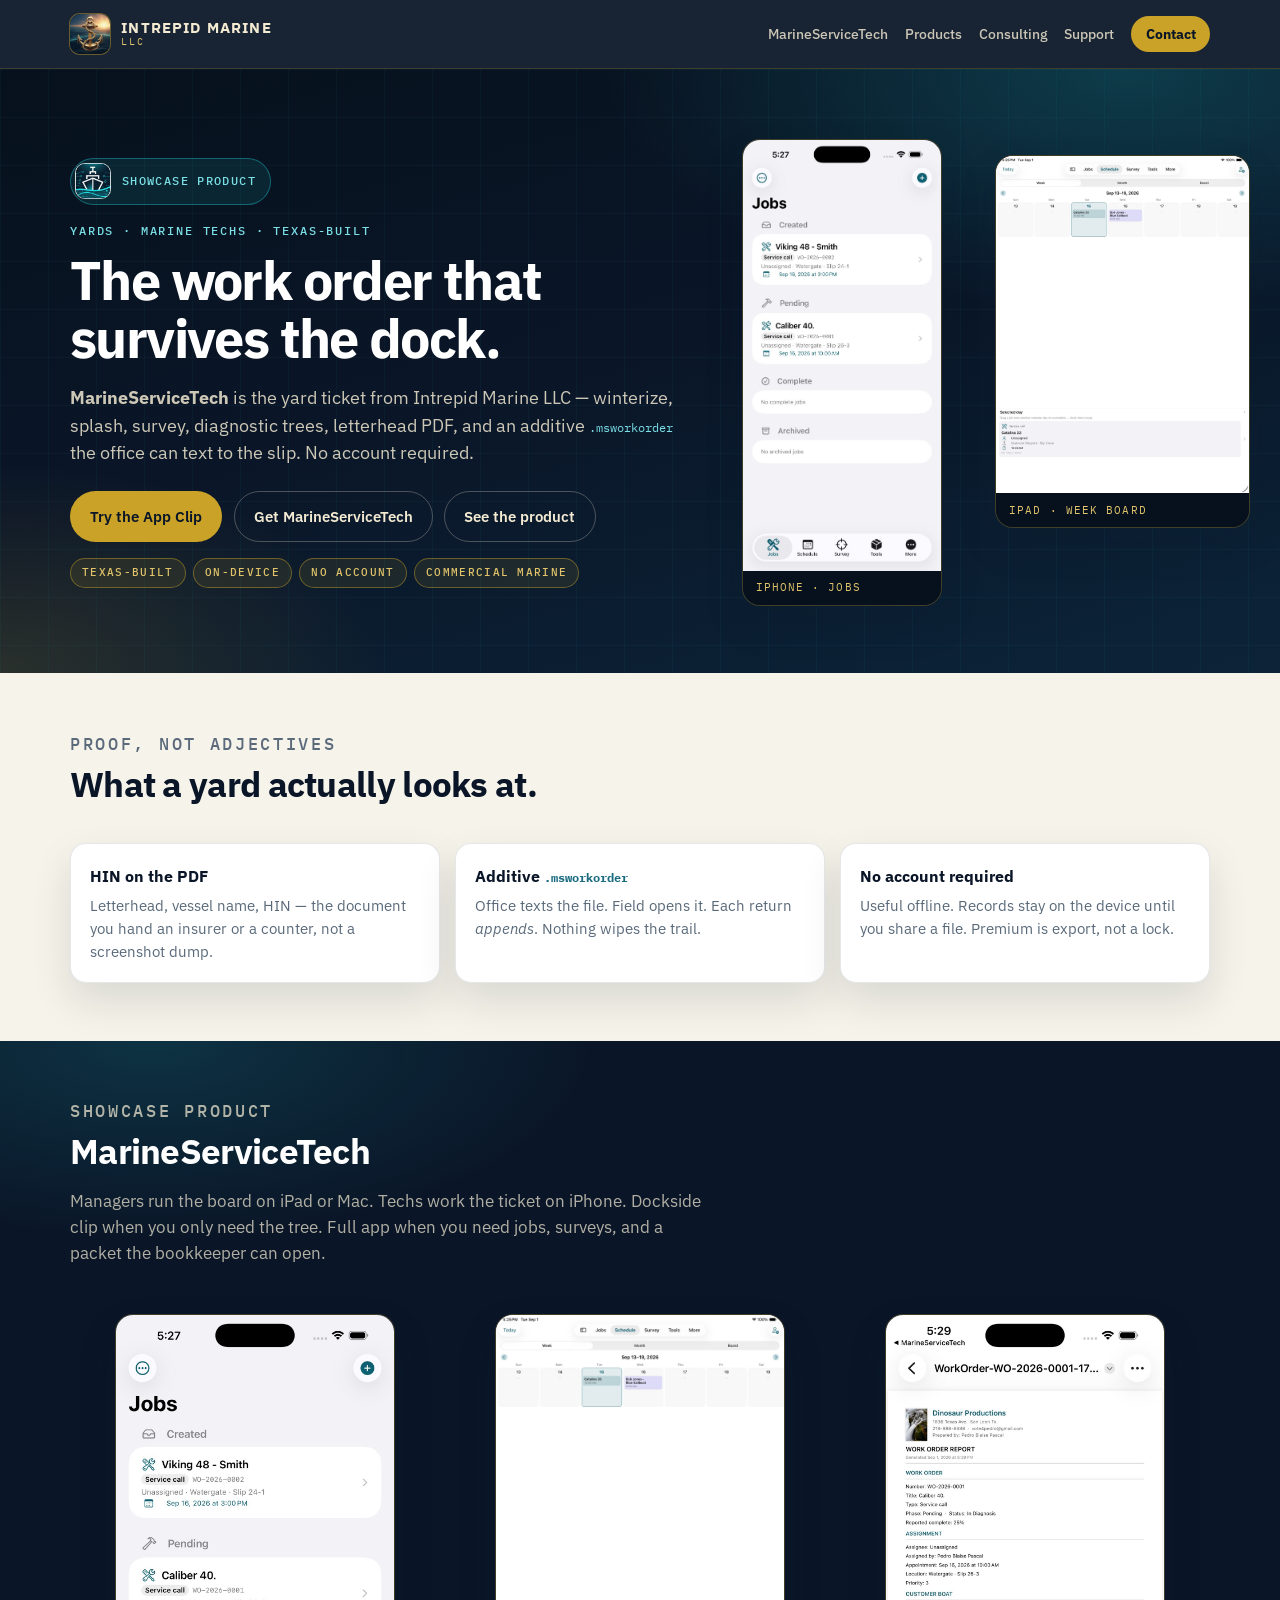
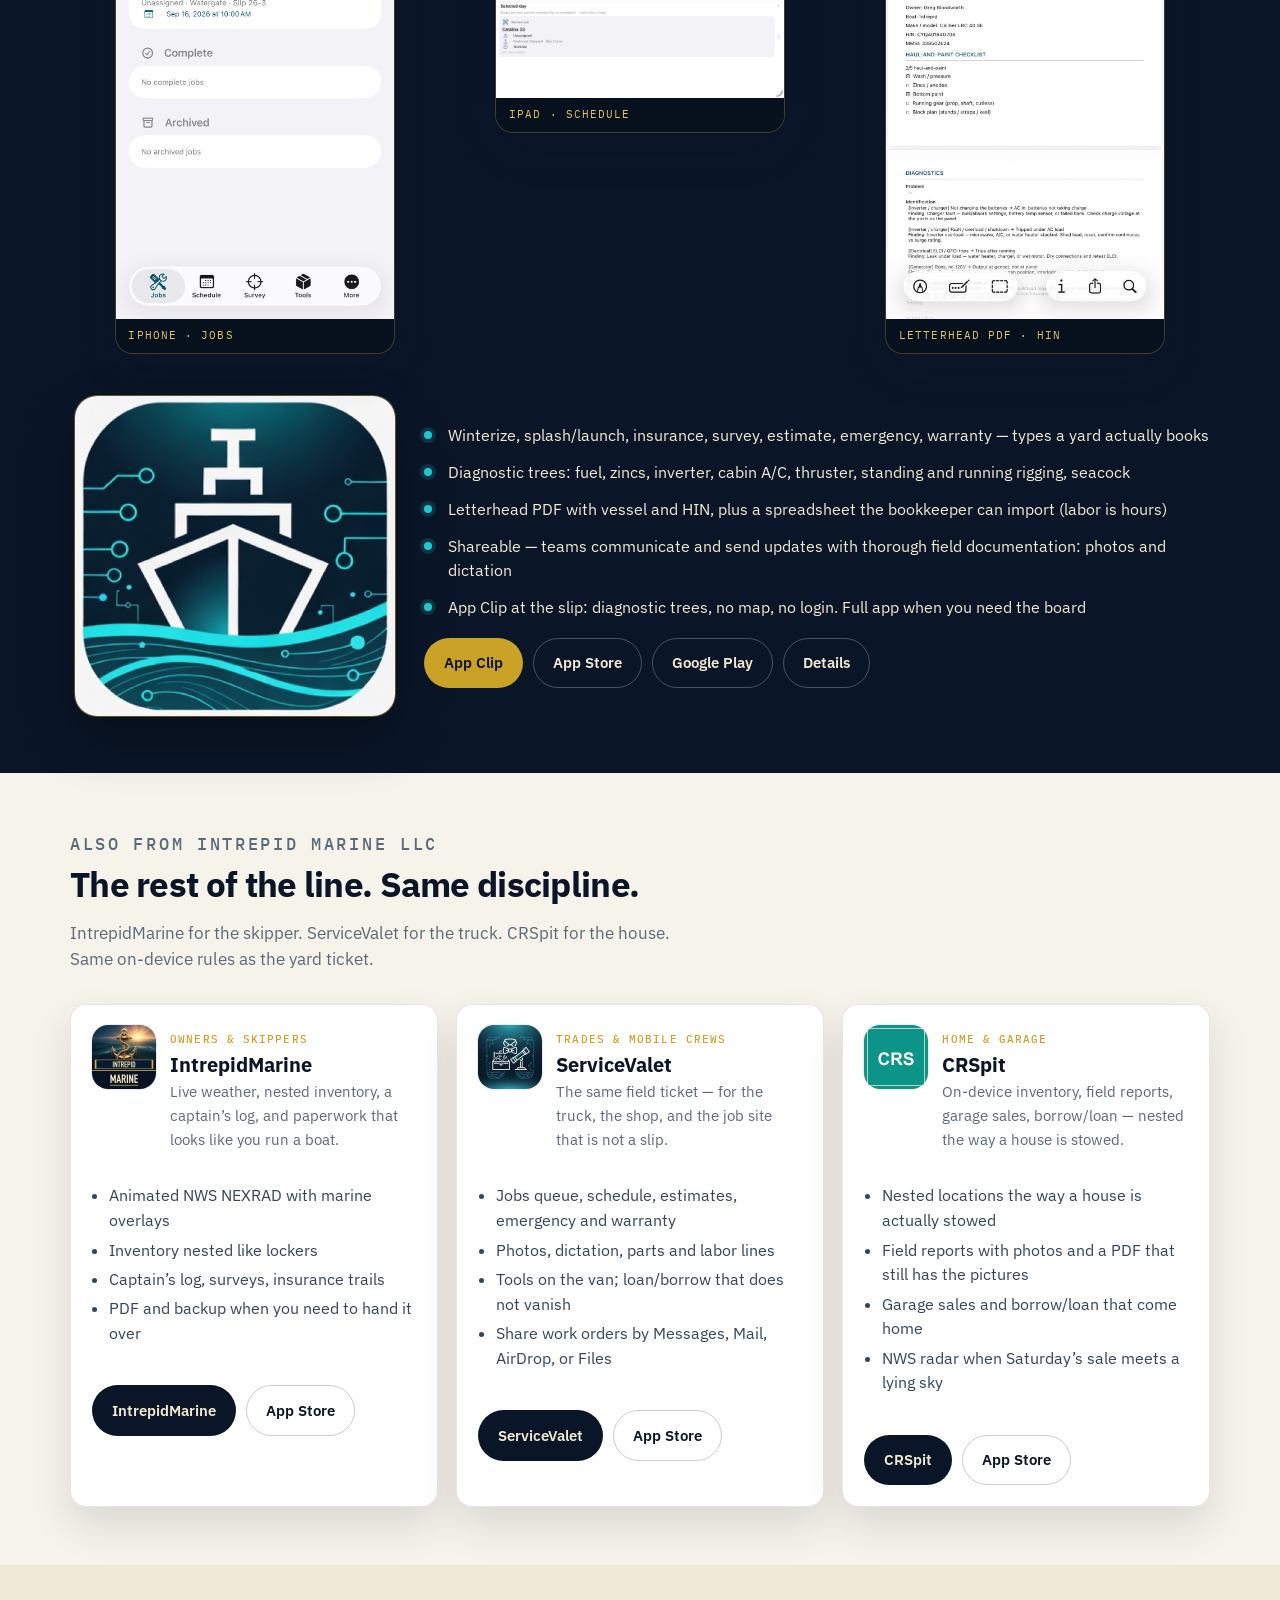
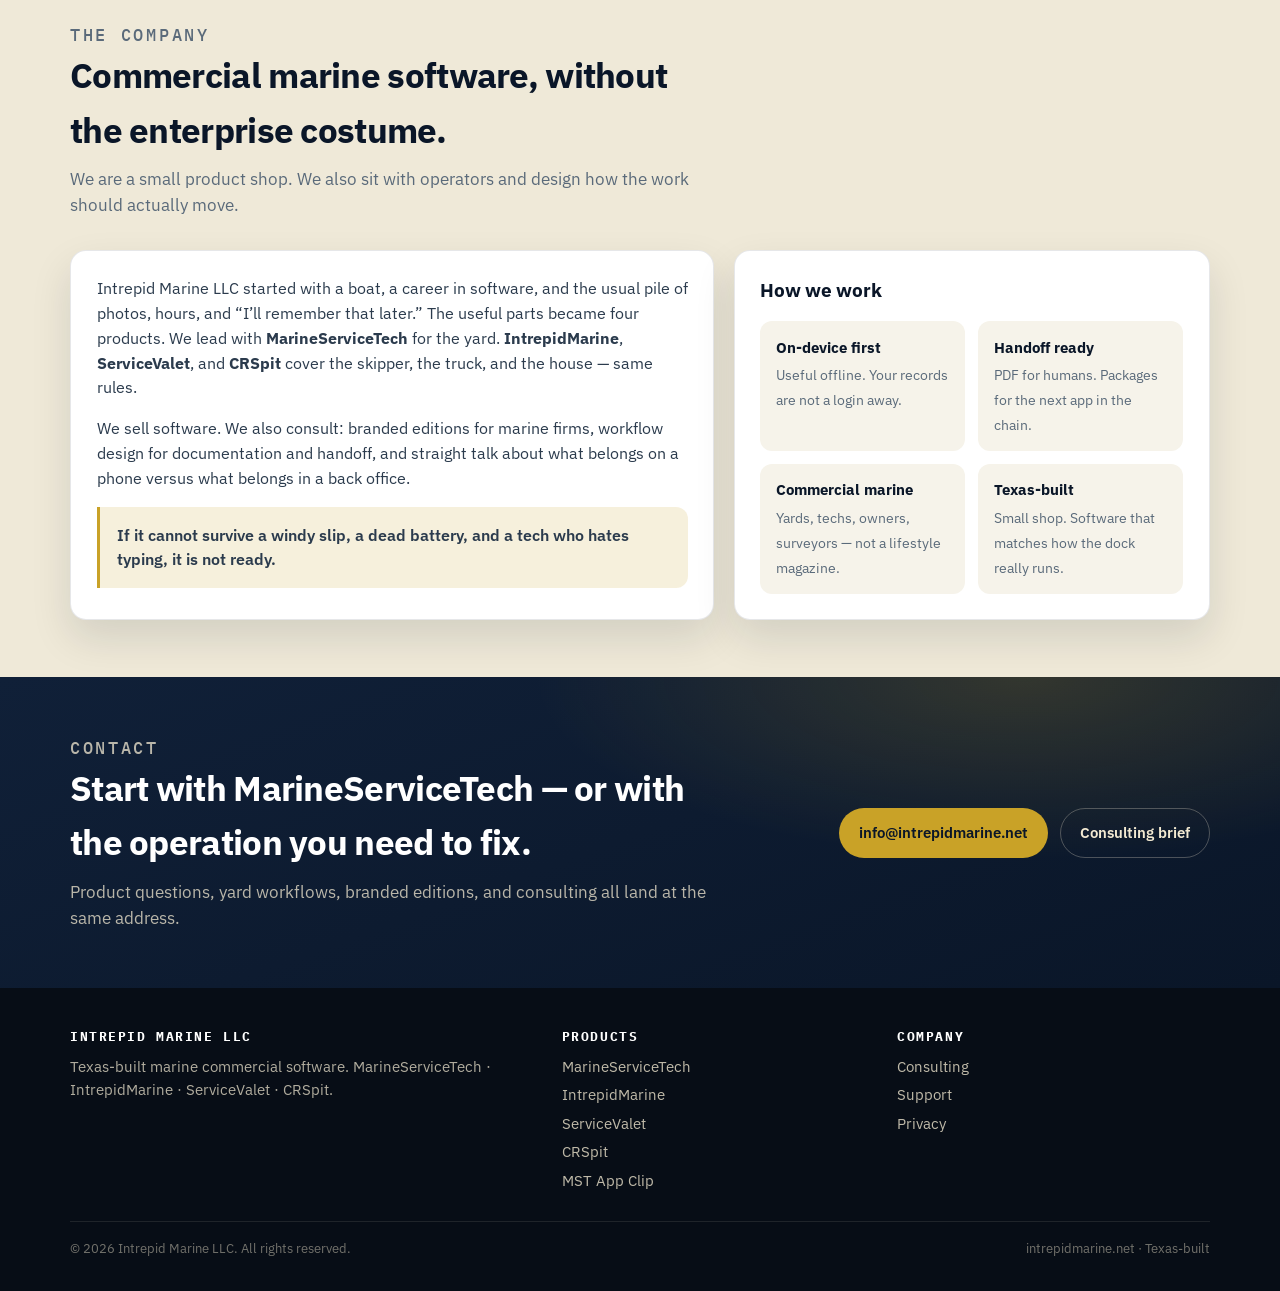
==== commit 441a9435: "Expand the CRSpit marketing page with product icons and live links. Show the same tabs as the app, a" ====
--- a/index.html
+++ b/index.html
@@ -225,7 +225,7 @@
               </ul>
               <div class="product-actions store-row">
                 <a class="btn btn-navy" href="crs.html">CRSpit</a>
-                <a class="btn btn-line" href="https://gregopad39.github.io/CRSpit/">Docs</a>
+                <a class="btn btn-line" href="https://apps.apple.com/us/app/crspit/id6782400596">App Store</a>
               </div>
             </div>
           </article>
--- a/css/site.css
+++ b/css/site.css
@@ -1152,3 +1152,102 @@
   text-transform: uppercase;
   color: var(--gold-2);
 }
+
+/* CRSpit product modules */
+
+.crs-teal {
+  --crs: #128a82;
+  --crs-2: #1aa89a;
+}
+
+.tab-strip {
+  display: flex;
+  flex-wrap: wrap;
+  gap: 0.45rem;
+  margin: 0 0 1.6rem;
+}
+
+.tab-chip {
+  display: inline-flex;
+  align-items: center;
+  gap: 0.4rem;
+  padding: 0.42rem 0.75rem;
+  border-radius: 999px;
+  background: #128a82;
+  color: #fff;
+  font-size: 0.82rem;
+  font-weight: 600;
+}
+
+.tab-chip svg {
+  width: 16px;
+  height: 16px;
+  fill: currentColor;
+}
+
+.module-grid {
+  display: grid;
+  gap: 1rem;
+  margin: 0 0 1.6rem;
+}
+
+@media (min-width: 700px) {
+  .module-grid {
+    grid-template-columns: repeat(2, 1fr);
+  }
+}
+
+@media (min-width: 1040px) {
+  .module-grid {
+    grid-template-columns: repeat(3, 1fr);
+  }
+}
+
+.module-card {
+  background: var(--card);
+  border: 1px solid var(--line);
+  border-radius: var(--radius);
+  padding: 1.15rem 1.2rem 1.2rem;
+  box-shadow: var(--shadow);
+}
+
+.module-icon {
+  width: 44px;
+  height: 44px;
+  border-radius: 12px;
+  background: #128a82;
+  color: #fff;
+  display: grid;
+  place-items: center;
+  margin-bottom: 0.75rem;
+}
+
+.module-icon svg {
+  width: 22px;
+  height: 22px;
+  fill: currentColor;
+}
+
+.module-card h3 {
+  margin: 0 0 0.35rem;
+  font-size: 1.05rem;
+  color: var(--navy);
+}
+
+.module-card p {
+  margin: 0;
+  color: var(--muted);
+  font-size: 0.94rem;
+}
+
+.link-row {
+  display: flex;
+  flex-wrap: wrap;
+  gap: 0.55rem 1.1rem;
+  margin: 0.4rem 0 0;
+}
+
+.link-row a {
+  font-weight: 600;
+  font-size: 0.92rem;
+}
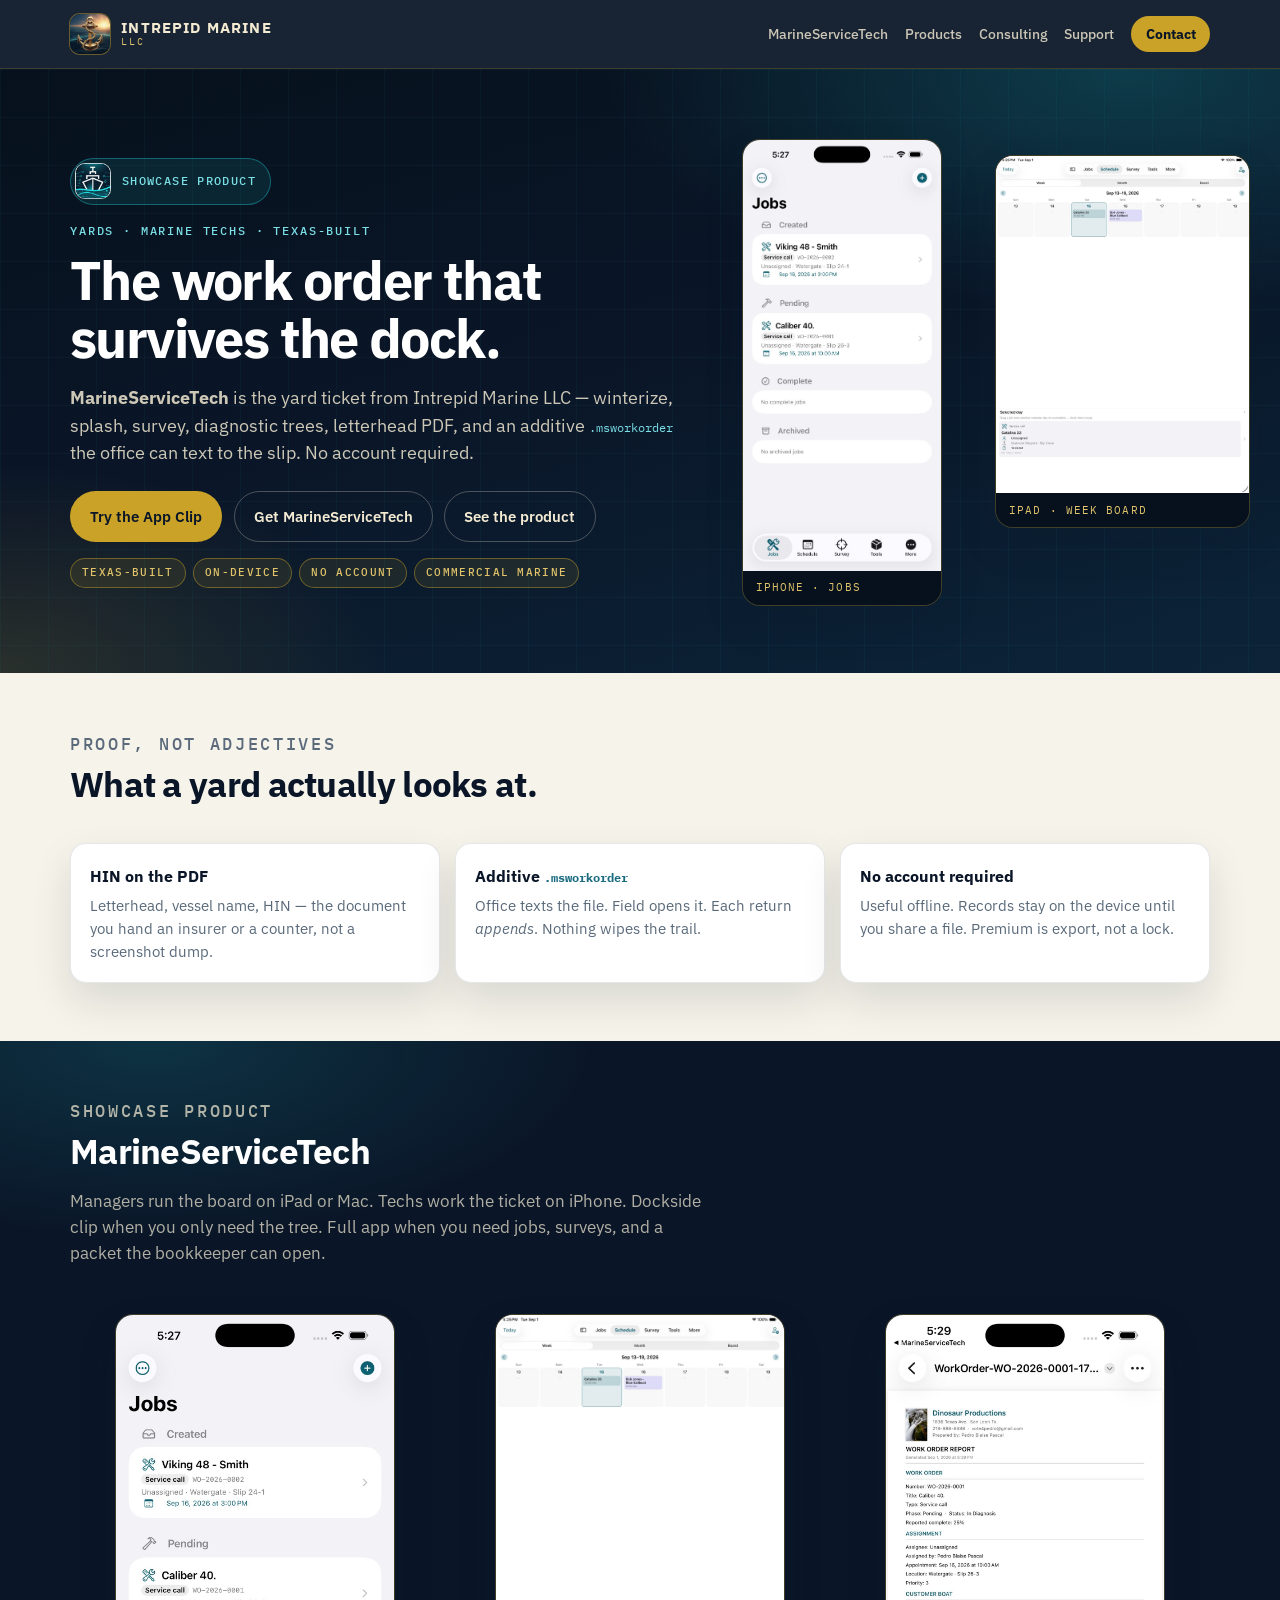
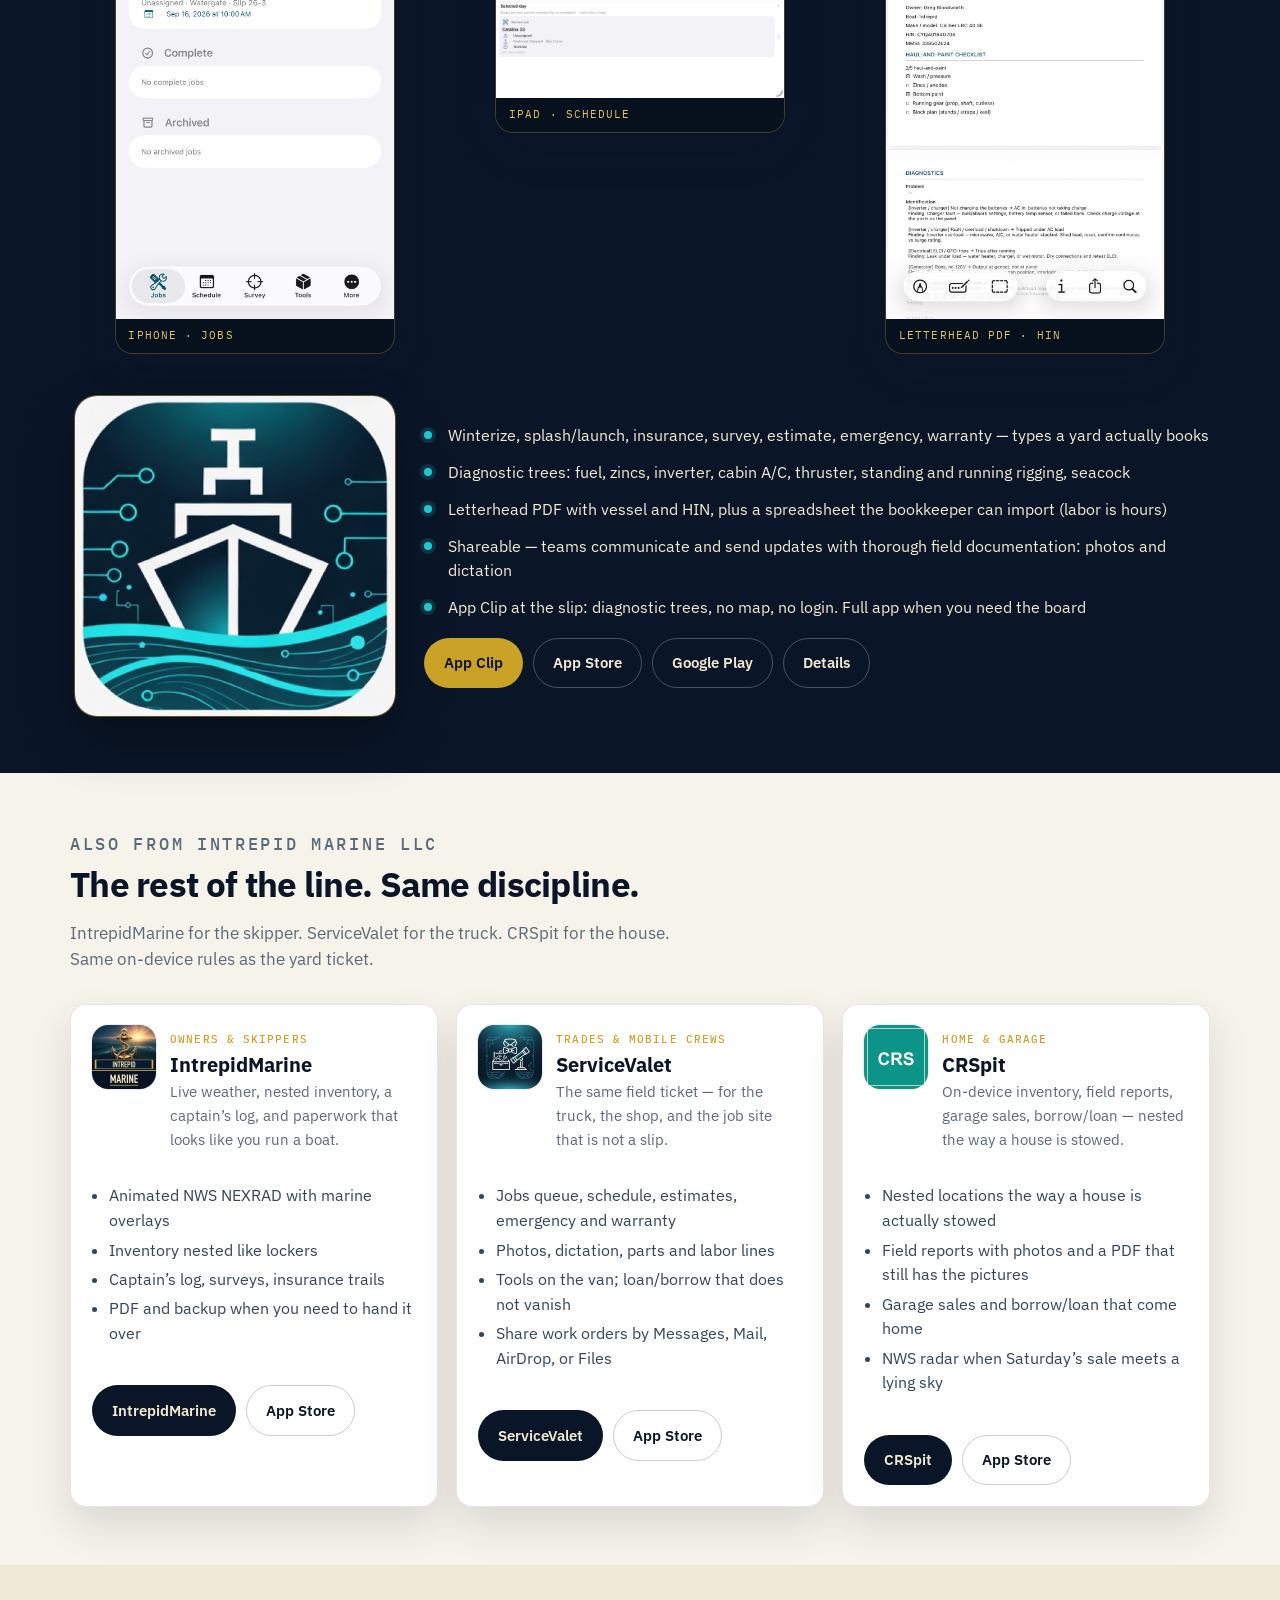
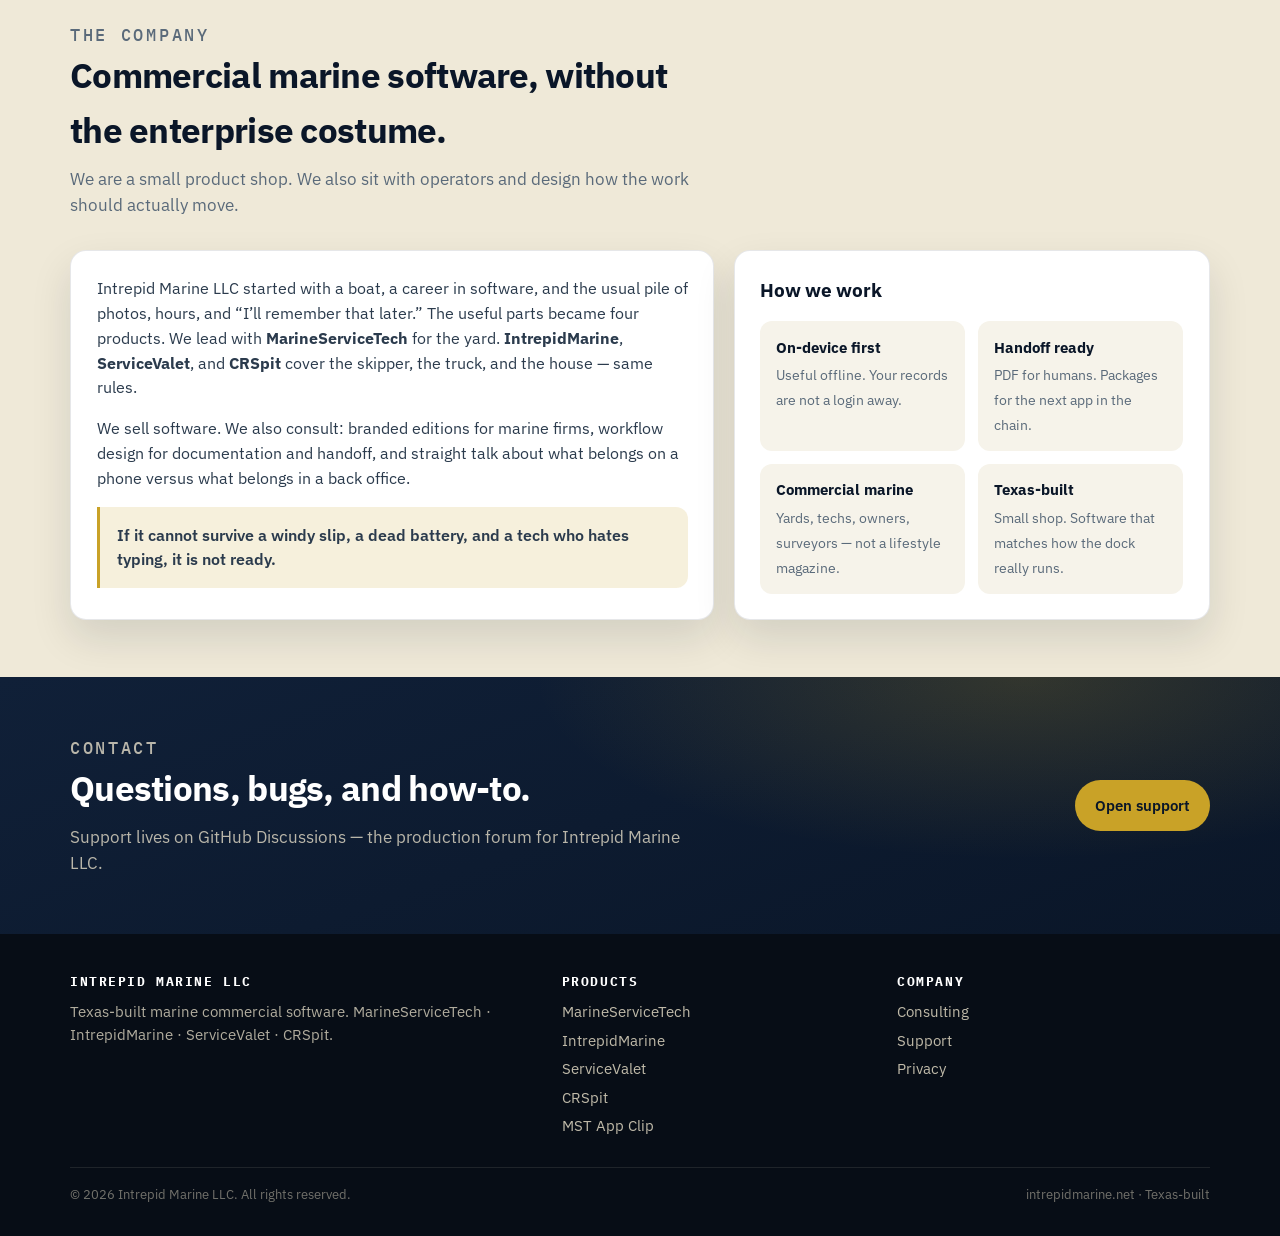
==== commit 2ff0f4a9: "Point Contact at the GitHub support forum. Drop product names from the homepage and support contact " ====
--- a/index.html
+++ b/index.html
@@ -287,12 +287,11 @@
       <div class="wrap cta-inner">
         <div class="section-head">
           <p class="kicker">Contact</p>
-          <h2>Start with MarineServiceTech — or with the operation you need to fix.</h2>
-          <p>Product questions, yard workflows, branded editions, and consulting all land at the same address.</p>
+          <h2>Questions, bugs, and how-to.</h2>
+          <p>Support lives on GitHub Discussions — the production forum for Intrepid Marine LLC.</p>
         </div>
         <div class="hero-actions">
-          <a class="btn btn-primary" href="mailto:info@intrepidmarine.net">info@intrepidmarine.net</a>
-          <a class="btn btn-ghost" href="consulting.html">Consulting brief</a>
+          <a class="btn btn-primary" href="https://github.com/gregopad39/customerService/discussions/">Open support</a>
         </div>
       </div>
     </section>
